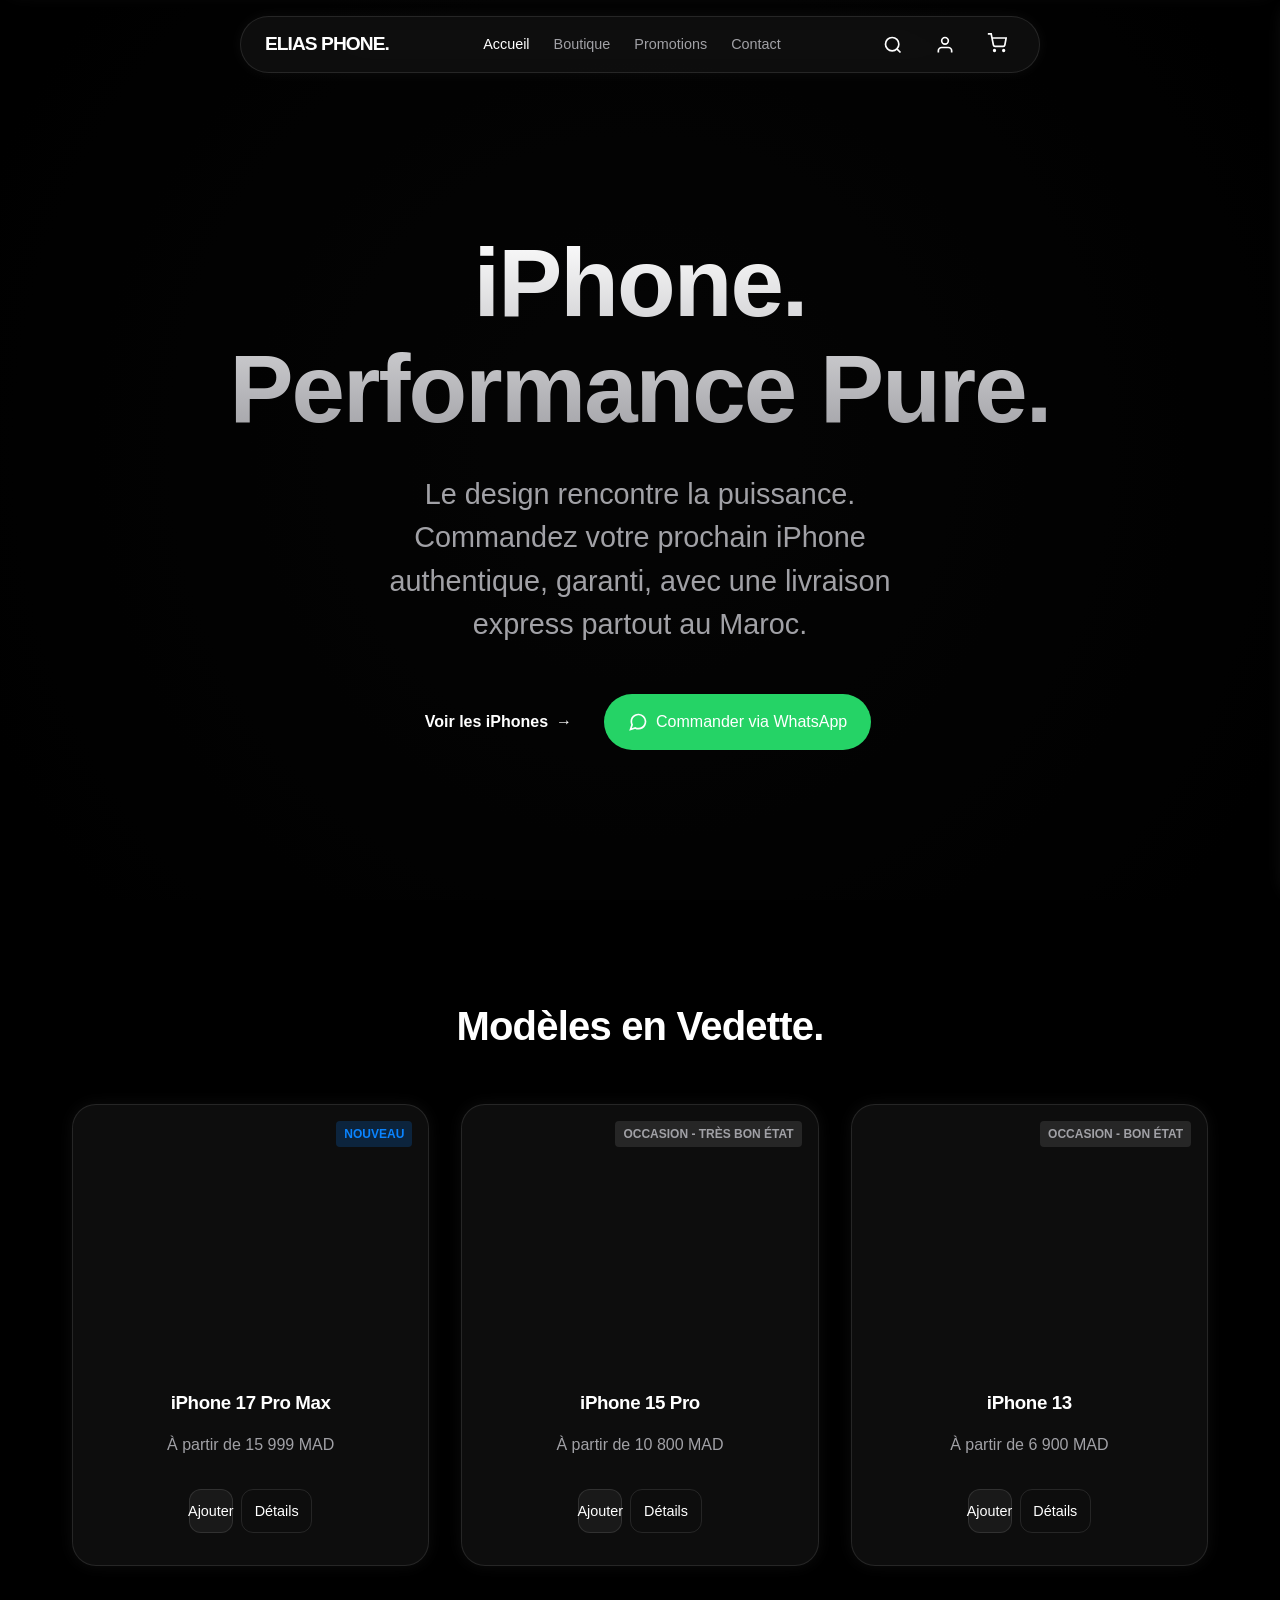
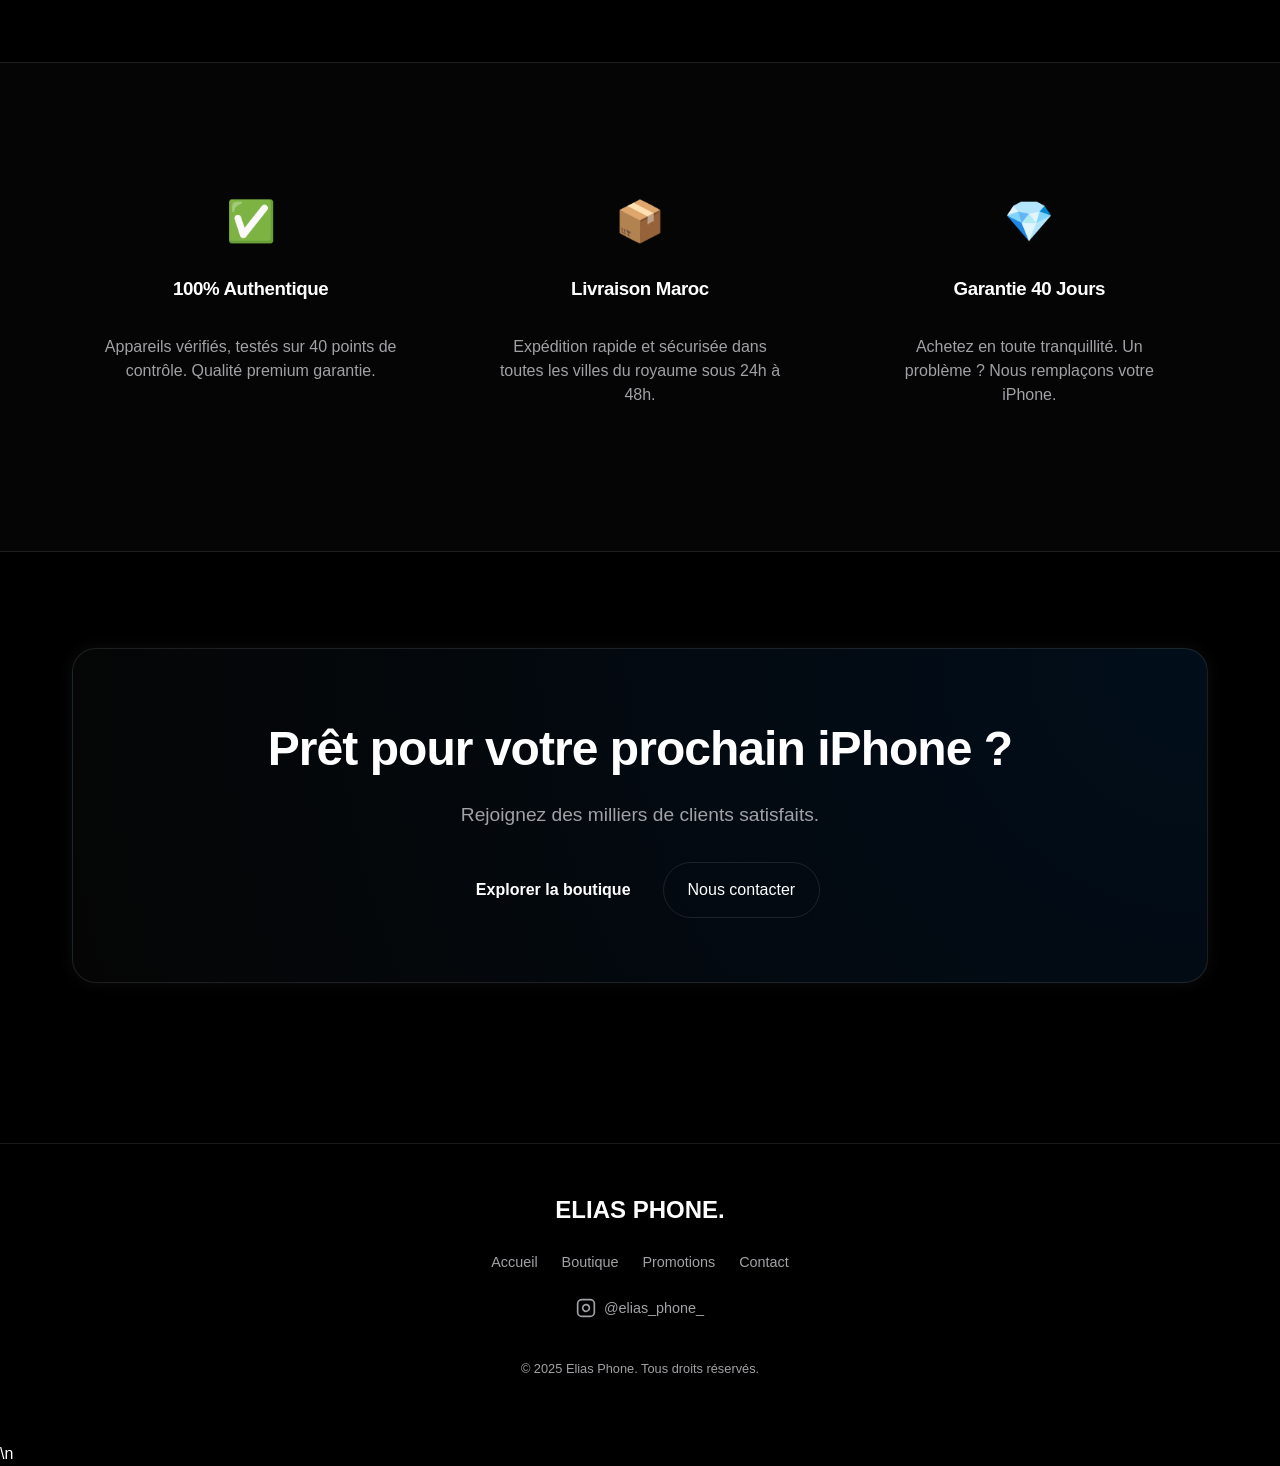
==== index.html @ 2c6f2e94 "Initial commit: Elias Phone Website UI" ====
<!DOCTYPE html>
<html lang="fr" >
<head>
    <meta charset="UTF-8">
    <meta name="viewport" content="width=device-width, initial-scale=1.0">
    <title>ELIAS PHONE | iPhone. Performance Pure.</title>
    <meta name="description" content="Découvrez les meilleurs iPhones neufs et occasions. Authentiques, garantis, livrés partout au Maroc.">
    <link rel="stylesheet" href="css/styles.css">
</head>
<body>

    <!-- Navigation -->
    <nav class="navbar glass-panel">
        <div class="logo">
            <a href="index.html" style="font-weight: 700; font-size: 1.2rem; letter-spacing: -0.05em; color: var(--text-main);">
                ELIAS PHONE.
            </a>
        </div>
        <div class="nav-links">
            <a href="index.html" class="nav-link active">Accueil</a>
            <a href="boutique.html" class="nav-link">Boutique</a>
            <a href="promotions.html" class="nav-link">Promotions</a>
            <a href="contact.html" class="nav-link">Contact</a>
        </div>
        <div class="nav-icons text-muted">
            <button id="search-btn" class="icon-btn" aria-label="Rechercher">
                <svg width="20" height="20" viewBox="0 0 24 24" fill="none" stroke="currentColor" stroke-width="2">
                    <circle cx="11" cy="11" r="8"></circle>
                    <line x1="21" y1="21" x2="16.65" y2="16.65"></line>
                </svg>
            </button>
            <button id="profile-btn" class="icon-btn profile-icon-container" aria-label="Profil">
                <svg id="profile-svg" width="20" height="20" viewBox="0 0 24 24" fill="none" stroke="currentColor" stroke-width="2">
                    <path d="M20 21v-2a4 4 0 0 0-4-4H8a4 4 0 0 0-4 4v2"></path>
                    <circle cx="12" cy="7" r="4"></circle>
                </svg>
                <div id="profile-initial" class="profile-initial" style="display: none;"></div>
            </button>
            <button id="cart-btn" class="icon-btn" aria-label="Panier">
                <div class="cart-icon-wrapper" style="position: relative;">
                    <svg width="20" height="20" viewBox="0 0 24 24" fill="none" stroke="currentColor" stroke-width="2">
                        <circle cx="9" cy="21" r="1"></circle>
                        <circle cx="20" cy="21" r="1"></circle>
                        <path d="M1 1h4l2.68 13.39a2 2 0 0 0 2 1.61h9.72a2 2 0 0 0 2-1.61L23 6H6"></path>
                    </svg>
                    <span id="cart-badge" class="badge-count" style="display: none;">0</span>
                </div>
            </button>
        </div>
    </nav>

    <header class="hero">
        <video autoplay muted loop playsinline class="hero-video">
            <source src="hero.mp4" type="video/mp4">
        </video>
        <div class="hero-overlay"></div>
        <div class="hero-content">
            <div class="container scroll-reveal">
                <h1>iPhone.<br>Performance Pure.</h1>
                <p class="hero-subtitle">Le design rencontre la puissance. Commandez votre prochain iPhone authentique, garanti, avec une livraison express partout au Maroc.</p>
                <div class="hero-actions">
                    <a href="boutique.html" class="btn btn-primary">Voir les iPhones <span aria-hidden="true">→</span></a>
                    <a href="https://wa.me/212600000000?text=Bonjour,%20je%20souhaite%20commander%20un%20iPhone..." target="_blank" rel="noopener noreferrer" class="btn btn-whatsapp">
                        <svg width="20" height="20" viewBox="0 0 24 24" fill="none" stroke="currentColor" stroke-width="2" aria-hidden="true">
                            <path d="M21 11.5a8.38 8.38 0 0 1-.9 3.8 8.5 8.5 0 0 1-7.6 4.7 8.38 8.38 0 0 1-3.8-.9L3 21l1.9-5.7a8.38 8.38 0 0 1-.9-3.8 8.5 8.5 0 0 1 4.7-7.6 8.38 8.38 0 0 1 3.8-.9h.5a8.48 8.48 0 0 1 8 8v.5z"></path>
                        </svg>
                        Commander via WhatsApp
                    </a>
                </div>
            </div>
        </div>
    </header>

    <!-- Featured Section -->
    <section id="featured">
        <div class="container">
            <h2 class="text-center scroll-reveal" style="font-size: 2.5rem; margin-bottom: 3rem;">Modèles en Vedette.</h2>
            <div class="grid-3">
                
                <!-- iPhone 17 Pro Max -->
                <article class="product-card glass-panel scroll-reveal">
                    <span class="badge badge-new">Nouveau</span>
                    <img src="https://fdn2.gsmarena.com/vv/pics/apple/apple-iphone-17-pro-max-1.jpg" alt="iPhone 17 Pro Max" class="product-image" loading="lazy" style="width:100%;height:220px;object-fit:contain;" onerror="this.src='https://via.placeholder.com/300x400?text=iPhone'">
                    
                    <h3>iPhone 17 Pro Max</h3>
                    <p class="text-muted tabular-nums">À partir de 15 999 MAD</p>
                    <div style="display: flex; gap: 0.5rem; margin-top: 1rem;">
                        <button class="btn btn-blue add-to-cart-btn" data-name="iPhone 17 Pro Max" data-price="15 999 MAD" style="flex: 1; border-radius: 12px; font-size: 0.9rem; padding: 0.8rem;">Ajouter</button>
                        <button onclick="selectProduct({
                            name: 'iPhone 17 Pro Max',
                            storage: '1TB',
                            color: 'Titane Noir',
                            price: 15999,
                            etat: 'Neuf',
                            image: 'https://fdn2.gsmarena.com/vv/pics/apple/apple-iphone-17-pro-max-1.jpg',
                            battery: 100,
                            processor: 'A18 Pro',
                            camera: '48MP Triple'
                        })" class="btn btn-outline" style="flex: 1; border-radius: 12px; font-size: 0.9rem; padding: 0.8rem; text-align: center;">Détails</button>
                    </div>
                </article>

                <!-- iPhone 15 Pro -->
                <article class="product-card glass-panel scroll-reveal" style="transition-delay: 0.1s">
                    <span class="badge badge-used">Occasion - Très bon état</span>
                    <img src="https://fdn2.gsmarena.com/vv/pics/apple/apple-iphone-15-pro-1.jpg" alt="iPhone 15 Pro" class="product-image" loading="lazy" style="width:100%;height:220px;object-fit:contain;" onerror="this.src='https://via.placeholder.com/300x400?text=iPhone'">
                    
                    <h3>iPhone 15 Pro</h3>
                    <p class="text-muted tabular-nums">À partir de 10 800 MAD</p>
                    <div style="display: flex; gap: 0.5rem; margin-top: 1rem;">
                        <button class="btn btn-blue add-to-cart-btn" data-name="iPhone 15 Pro" data-price="10 800 MAD" style="flex: 1; border-radius: 12px; font-size: 0.9rem; padding: 0.8rem;">Ajouter</button>
                        <button onclick="selectProduct({
                            name: 'iPhone 15 Pro',
                            storage: '128GB',
                            color: 'Titane Naturel',
                            price: 10800,
                            etat: 'Occasion — Très bon état',
                            image: 'https://fdn2.gsmarena.com/vv/pics/apple/apple-iphone-15-pro-1.jpg',
                            battery: 91,
                            processor: 'A17 Pro',
                            camera: '48MP Triple'
                        })" class="btn btn-outline" style="flex: 1; border-radius: 12px; font-size: 0.9rem; padding: 0.8rem; text-align: center;">Détails</button>
                    </div>
                </article>

                <!-- iPhone 13 -->
                <article class="product-card glass-panel scroll-reveal" style="transition-delay: 0.2s">
                    <span class="badge badge-used">Occasion - Bon état</span>
                    <img src="https://fdn2.gsmarena.com/vv/pics/apple/apple-iphone-13-1.jpg" alt="iPhone 13" class="product-image" loading="lazy" style="width:100%;height:220px;object-fit:contain;" onerror="this.src='https://via.placeholder.com/300x400?text=iPhone'">
                    
                    <h3>iPhone 13</h3>
                    <p class="text-muted tabular-nums">À partir de 6 900 MAD</p>
                    <div style="display: flex; gap: 0.5rem; margin-top: 1rem;">
                        <button class="btn btn-blue add-to-cart-btn" data-name="iPhone 13" data-price="6 900 MAD" style="flex: 1; border-radius: 12px; font-size: 0.9rem; padding: 0.8rem;">Ajouter</button>
                        <button onclick="selectProduct({
                            name: 'iPhone 13',
                            storage: '128GB',
                            color: 'Bleu',
                            price: 6900,
                            etat: 'Occasion — Bon état',
                            image: 'https://fdn2.gsmarena.com/vv/pics/apple/apple-iphone-13-1.jpg',
                            battery: 88,
                            processor: 'A15 Bionic',
                            camera: '12MP Double'
                        })" class="btn btn-outline" style="flex: 1; border-radius: 12px; font-size: 0.9rem; padding: 0.8rem; text-align: center;">Détails</button>
                    </div>
                </article>

            </div>
        </div>
    </section>

    <!-- Why Us -->
    <section id="pourquoi-nous" style="background: rgba(255, 255, 255, 0.02); border-top: 1px solid var(--glass-border); border-bottom: 1px solid var(--glass-border);">
        <div class="container">
            <div class="grid-3">
                <div class="feature-card scroll-reveal">
                    <div class="feature-icon" aria-hidden="true">✅</div>
                    <h3>100% Authentique</h3>
                    <p class="text-muted">Appareils vérifiés, testés sur 40 points de contrôle. Qualité premium garantie.</p>
                </div>
                <div class="feature-card scroll-reveal" style="transition-delay: 0.1s">
                    <div class="feature-icon" aria-hidden="true">📦</div>
                    <h3>Livraison Maroc</h3>
                    <p class="text-muted">Expédition rapide et sécurisée dans toutes les villes du royaume sous 24h à 48h.</p>
                </div>
                <div class="feature-card scroll-reveal" style="transition-delay: 0.2s">
                    <div class="feature-icon" aria-hidden="true">💎</div>
                    <h3>Garantie 40 Jours</h3>
                    <p class="text-muted">Achetez en toute tranquillité. Un problème ? Nous remplaçons votre iPhone.</p>
                </div>
            </div>
        </div>
    </section>

    <!-- CTA Banner -->
    <section>
        <div class="container text-center scroll-reveal">
            <div class="glass-panel" style="padding: 4rem 2rem; background: radial-gradient(circle at top right, rgba(10, 132, 255, 0.1) 0%, rgba(255,255,255,0.02) 100%);">
                <h2 style="font-size: 3rem; margin-bottom: 1rem;">Prêt pour votre prochain iPhone ?</h2>
                <p class="text-muted" style="font-size: 1.2rem; margin-bottom: 2rem;">Rejoignez des milliers de clients satisfaits.</p>
                <div style="display: flex; gap: 1rem; justify-content: center; flex-wrap: wrap;">
                    <a href="boutique.html" class="btn btn-primary">Explorer la boutique</a>
                    <a href="contact.html" class="btn btn-outline">Nous contacter</a>
                </div>
            </div>
        </div>
    </section>

    <!-- Footer -->
    <footer>
        <div class="container" style="display: flex; flex-direction: column; align-items: center; gap: 1.5rem;">
            <div style="font-weight: 700; font-size: 1.5rem; color: var(--text-main);">ELIAS PHONE.</div>
            <div class="nav-links">
                <a href="index.html" class="nav-link">Accueil</a>
                <a href="boutique.html" class="nav-link">Boutique</a>
                <a href="promotions.html" class="nav-link">Promotions</a>
                <a href="contact.html" class="nav-link">Contact</a>
            </div>
            <a href="https://instagram.com/elias_phone_" target="_blank" rel="noopener noreferrer" class="nav-link text-muted" style="display: flex; align-items: center; gap: 0.5rem;">
                <!-- Instagram Icon -->
                <svg width="20" height="20" viewBox="0 0 24 24" fill="none" stroke="currentColor" stroke-width="2" aria-hidden="true">
                    <rect x="2" y="2" width="20" height="20" rx="5" ry="5"></rect>
                    <path d="M16 11.37A4 4 0 1 1 12.63 8 4 4 0 0 1 16 11.37z"></path>
                    <line x1="17.5" y1="6.5" x2="17.51" y2="6.5"></line>
                </svg>
                @elias_phone_
            </a>
            <p style="font-size: 0.8rem; margin-top: 1rem;">&copy; 2025 Elias Phone. Tous droits réservés.</p>
        </div>
    </footer>

    <script src="js/main.js"></script>

    <!-- Overlays -->
    <!-- Search Overlay -->
    <div id="search-overlay" class="search-overlay glass-panel">
        <div class="search-container">
            <input type="text" id="search-input" placeholder="Rechercher un iPhone..." autocomplete="off">
            <button id="close-search" class="icon-btn">✕</button>
        </div>
    </div>

    <!-- Cart Drawer -->
    <div id="cart-backdrop" class="modal-backdrop"></div>
    <div id="cart-drawer" class="cart-drawer glass-panel">
        <div class="cart-header">
            <h3>Votre Panier</h3>
            <button id="close-cart" class="icon-btn">✕</button>
        </div>
        <div id="cart-items" class="cart-items">
            <!-- Items injected by JS -->
        </div>
        <div class="cart-footer">
            <div class="cart-total">
                <span>Total:</span>
                <span id="cart-total-price" class="tabular-nums">0 MAD</span>
            </div>
            <button id="checkout-btn" class="btn btn-primary" style="width: 100%;">Passer la commande</button>
        </div>
    </div>
    
    <!-- Profile/Auth Modal -->
    <div id="profile-backdrop" class="modal-backdrop"></div>
    <div id="profile-modal" class="profile-modal glass-panel">
        <button id="close-profile" class="icon-btn close-modal">✕</button>
        <div class="modal-tabs">
            <button class="tab-btn active" data-tab="login">Connexion</button>
            <button class="tab-btn" data-tab="register">Inscription</button>
        </div>
        
        <!-- Login Form -->
        <form id="login-form" class="auth-form active">
            <div class="form-group">
                <label for="login-email">Email</label>
                <input type="email" id="login-email" required>
            </div>
            <div class="form-group">
                <label for="login-pass">Mot de passe</label>
                <input type="password" id="login-pass" required>
            </div>
            <button type="submit" class="btn btn-primary" style="width: 100%;">Se connecter</button>
        </form>
        
        <!-- Register Form -->
        <form id="register-form" class="auth-form" style="display: none;">
            <div class="form-group">
                <label for="reg-name">Nom complet</label>
                <input type="text" id="reg-name" required>
            </div>
            <div class="form-group">
                <label for="reg-email">Email</label>
                <input type="email" id="reg-email" required>
            </div>
            <div class="form-group">
                <label for="reg-pass">Mot de passe</label>
                <input type="password" id="reg-pass" required>
            </div>
            <button type="submit" class="btn btn-primary" style="width: 100%;">Créer un compte</button>
        </form>

        <div id="logged-in-view" style="display: none; text-align: center; padding: 2rem 0;">
            <div id="user-avatar-large" style="width: 60px; height: 60px; border-radius: 50%; background: #007aff; color: white; display: flex; align-items: center; justify-content: center; font-size: 2rem; font-weight: bold; margin: 0 auto 1rem;">M</div>
            <h3 id="user-greeting" style="margin-bottom: 2rem;">Bonjour!</h3>
            <button id="logout-btn" class="btn btn-outline" style="width: 100%; border-color: #ff3b30; color: #ff3b30;">Déconnexion</button>
        </div>
    </div>
\n</body>
</html>
---- css/styles.css ----
:root {
  color-scheme: dark;
  --bg-color: #000000;
  --bg-color-alt: #0a0a0a;
  --text-main: #ffffff;
  --text-muted: #a1a1a6;
  --accent-silver: #f5f5f7;
  --accent-blue: #0A84FF;
  --accent-gold: #ceb37f;
  --glass-bg: rgba(255, 255, 255, 0.05);
  --glass-border: rgba(255, 255, 255, 0.1);
  --glass-blur: blur(20px);
  --shadow-glow: 0 0 15px rgba(255, 255, 255, 0.05);
  
  --font-family: -apple-system, BlinkMacSystemFont, "SF Pro Display", "Segoe UI", Roboto, Helvetica, Arial, sans-serif;
}

*, *::before, *::after {
  box-sizing: border-box;
}

body {
  margin: 0;
  padding: 0;
  background-color: var(--bg-color);
  color: var(--text-main);
  font-family: var(--font-family);
  -webkit-font-smoothing: antialiased;
  -moz-osx-font-smoothing: grayscale;
  line-height: 1.5;
  overflow-x: hidden;
}

/* Typography Tools */
h1, h2, h3, h4, h5, h6 {
  margin: 0 0 1rem;
  font-weight: 600;
  letter-spacing: -0.02em;
  text-wrap: balance;
}

p {
  margin: 0 0 1rem;
}

.tabular-nums {
  font-variant-numeric: tabular-nums;
}

.text-muted {
  color: var(--text-muted);
}

.text-center {
  text-align: center;
}

/* Links & Buttons */
a {
  color: inherit;
  text-decoration: none;
  transition: opacity 0.2s ease, transform 0.2s ease;
}

button {
  font-family: inherit;
  cursor: pointer;
  border: none;
  background: none;
}

:focus-visible {
  outline: 2px solid var(--accent-blue);
  outline-offset: 2px;
  border-radius: 4px;
}

/* Avoid generic transition all */
.btn {
  display: inline-flex;
  align-items: center;
  justify-content: center;
  padding: 0.8rem 1.5rem;
  border-radius: 999px;
  font-weight: 500;
  font-size: 1rem;
  transition: transform 0.2s ease, opacity 0.2s ease, background-color 0.2s ease, box-shadow 0.2s ease;
  touch-action: manipulation;
  gap: 0.5rem;
}

.btn-primary {
  background-color: var(--accent-silver);
  color: #000;
}
.btn-primary:hover {
  transform: scale(1.02);
  opacity: 0.9;
}

.btn-outline {
  background-color: transparent;
  border: 1px solid var(--glass-border);
  color: var(--text-main);
}
.btn-outline:hover {
  background-color: var(--glass-bg);
}

.btn-blue {
  background-color: var(--accent-blue);
  color: #fff;
}
.btn-blue:hover {
  transform: scale(1.02);
  opacity: 0.9;
}

.btn-whatsapp {
  background-color: #25D366;
  color: #fff;
}
.btn-whatsapp:hover {
  transform: scale(1.02);
  opacity: 0.9;
  box-shadow: 0 0 15px rgba(37, 211, 102, 0.4);
}

/* Glass UI */
.glass-panel {
  background: var(--glass-bg);
  backdrop-filter: var(--glass-blur);
  -webkit-backdrop-filter: var(--glass-blur);
  border: 1px solid var(--glass-border);
  border-radius: 24px;
  box-shadow: var(--shadow-glow);
}

/* Navigation */
.navbar {
  position: fixed;
  top: 1rem;
  left: 50%;
  transform: translateX(-50%);
  z-index: 1000;
  display: flex;
  align-items: center;
  justify-content: space-between;
  padding: 0.5rem 1.5rem;
  width: 90%;
  max-width: 800px;
  border-radius: 999px;
}

.nav-links {
  display: flex;
  gap: 1.5rem;
}
.nav-link {
  font-size: 0.9rem;
  font-weight: 500;
  color: var(--text-muted);
}
.nav-link:hover, .nav-link.active {
  color: var(--text-main);
}
.nav-icons {
  display: flex;
  gap: 1rem;
}

/* Layout Utilities */
.container {
  width: 100%;
  max-width: 1200px;
  margin: 0 auto;
  padding: 0 2rem;
}

section {
  padding: 6rem 0;
}

/* Grid Layouts */
.grid-3 {
  display: grid;
  grid-template-columns: repeat(3, 1fr);
  gap: 2rem;
}

@media (max-width: 900px) {
  .grid-3 {
    grid-template-columns: repeat(2, 1fr);
  }
}
@media (max-width: 600px) {
  .grid-3 {
    grid-template-columns: 1fr;
  }
  .navbar {
    width: 95%;
    padding: 0.5rem 1rem;
  }
  .nav-links {
    display: none; /* simple mobile handling for now */
  }
}

/* Hero Section */
.hero {
  min-height: 100vh;
  display: flex;
  align-items: center;
  justify-content: center;
  text-align: center;
  padding-top: 5rem; /* space for navbar */
  background: radial-gradient(circle at center, var(--bg-color-alt) 0%, var(--bg-color) 100%);
}

.hero h1 {
  font-size: clamp(3rem, 8vw, 6rem);
  line-height: 1.1;
  background: linear-gradient(180deg, #fff 0%, #a1a1a6 100%);
  -webkit-background-clip: text;
  background-clip: text;
  -webkit-text-fill-color: transparent;
  margin-bottom: 2rem;
}
.hero-subtitle {
  font-size: clamp(1.2rem, 3vw, 1.8rem);
  color: var(--text-muted);
  max-width: 600px;
  margin: 0 auto 3rem;
}
.hero-actions {
  display: flex;
  gap: 1rem;
  justify-content: center;
  flex-wrap: wrap;
}

/* Product Cards */
.product-card {
  padding: 2rem;
  display: flex;
  flex-direction: column;
  align-items: center;
  text-align: center;
  transition: transform 0.3s ease;
  position: relative;
  overflow: hidden;
}
.product-card:hover {
  transform: translateY(-5px);
}
.product-image {
  width: 100%;
  max-width: 180px;
  max-height: 300px;
  background: transparent;
  object-fit: contain;
  margin-bottom: 2rem;
}
.badge {
  position: absolute;
  top: 1rem;
  right: 1rem;
  font-size: 0.75rem;
  font-weight: 600;
  padding: 0.25rem 0.5rem;
  border-radius: 4px;
  text-transform: uppercase;
}
.badge-new {
  background: rgba(10, 132, 255, 0.2);
  color: var(--accent-blue);
}
.badge-used {
  background: rgba(255, 255, 255, 0.1);
  color: var(--text-muted);
}
.badge-promo {
  background: rgba(255, 59, 48, 0.2);
  color: #ff3b30;
}
.product-price {
  font-size: 1.25rem;
  font-weight: 600;
  margin: 1rem 0;
}
.price-promo {
  display: flex;
  gap: 0.5rem;
  align-items: center;
  justify-content: center;
}
.price-old {
  text-decoration: line-through;
  color: var(--text-muted);
  font-size: 1rem;
}
.price-savings {
  color: #ff3b30;
  font-size: 0.85rem;
  font-weight: 500;
}

.product-card-actions {
  display: flex;
  gap: 0.5rem;
  width: 100%;
  margin-top: auto;
}

.product-card-actions .btn {
  flex: 1;
  padding: 0.6rem 1rem;
  font-size: 0.9rem;
}

.add-to-cart-btn {
  width: 44px;
  height: 44px;
  display: flex;
  align-items: center;
  justify-content: center;
  border-radius: 50%;
  background: var(--glass-bg);
  border: 1px solid var(--glass-border);
  color: var(--text-main);
  transition: all 0.2s ease;
  flex: none !important; /* Overwrite flex: 1 if it's a btn class */
}

.add-to-cart-btn:hover {
  background: var(--accent-blue);
  border-color: var(--accent-blue);
  transform: scale(1.1);
}

/* Why Us Section */
.feature-card {
  padding: 2rem;
  display: flex;
  flex-direction: column;
  align-items: center;
  text-align: center;
  gap: 1rem;
}
.feature-icon {
  font-size: 2.5rem;
  margin-bottom: 0.5rem;
}

/* Footer */
footer {
  border-top: 1px solid var(--glass-border);
  padding: 3rem 0;
  margin-top: 4rem;
  text-align: center;
  color: var(--text-muted);
}

/* Filter Bar */
.filter-bar {
  margin-bottom: 3rem;
  padding: 1.5rem;
  display: flex;
  flex-direction: column;
  gap: 1.5rem;
}
.filter-group {
  display: flex;
  align-items: center;
  gap: 1rem;
  flex-wrap: wrap;
  border: none;
  padding: 0;
  margin: 0;
}
.filter-label {
  font-size: 0.85rem;
  font-weight: 600;
  color: var(--text-muted);
  text-transform: uppercase;
  min-width: 100px;
}
.filter-pill {
  position: relative;
  cursor: pointer;
}
.filter-pill input {
  position: absolute;
  opacity: 0;
  width: 100%;
  height: 100%;
  cursor: pointer;
}
.filter-pill-text {
  display: inline-block;
  padding: 0.5rem 1rem;
  border-radius: 999px;
  background: rgba(255,255,255,0.05);
  font-size: 0.9rem;
  transition: background-color 0.2s ease, color 0.2s ease;
}
.filter-pill input:checked ~ .filter-pill-text {
  background: var(--text-main);
  color: var(--bg-color);
  font-weight: 500;
}
.filter-pill input:focus-visible ~ .filter-pill-text {
  outline: 2px solid var(--accent-blue);
  outline-offset: 2px;
}

/* Forms */
.form-group {
  margin-bottom: 1.5rem;
  position: relative;
  display: flex;
  flex-direction: column;
}
.form-group-within:focus-within label {
  color: var(--accent-blue);
}
label {
  font-size: 0.9rem;
  font-weight: 500;
  margin-bottom: 0.5rem;
  color: var(--text-muted);
  transition: color 0.2s ease;
}
input[type="text"],
input[type="tel"],
select,
textarea {
  width: 100%;
  padding: 1rem;
  background: rgba(255, 255, 255, 0.03);
  border: 1px solid var(--glass-border);
  border-radius: 12px;
  color: var(--text-main);
  font-family: inherit;
  font-size: 1rem;
  transition: border-color 0.2s ease, background-color 0.2s ease;
}
input:focus-visible,
select:focus-visible,
textarea:focus-visible {
  outline: none;
  border-color: var(--accent-blue);
  background: rgba(255, 255, 255, 0.06);
}
.error-msg {
  color: #ff3b30;
  font-size: 0.8rem;
  margin-top: 0.5rem;
  display: none;
}
input:invalid:not(:placeholder-shown) {
  border-color: #ff3b30;
}
input:invalid:not(:placeholder-shown) ~ .error-msg {
  display: block;
}

/* Animations */
.scroll-reveal {
  opacity: 0;
  transform: translateY(20px);
  transition: opacity 0.8s ease, transform 0.8s ease;
}
.scroll-reveal.visible {
  opacity: 1;
  transform: translateY(0);
}
@media (prefers-reduced-motion: reduce) {
  .scroll-reveal {
    transition: none;
    opacity: 1;
    transform: none;
  }
}

/* Countdowns */
.countdown-box {
  position: absolute;
  top: 1rem;
  right: 1.5rem;
  display: flex;
  flex-direction: column;
  align-items: flex-end;
}
.countdown-label {
  font-size: 0.7rem;
  text-transform: uppercase;
  font-weight: 600;
  color: var(--accent-gold);
  letter-spacing: 1px;
}
.countdown-timer {
  font-size: 1.5rem;
  font-weight: 700;
  color: var(--text-main);
}

/* 
===============================================
   NEW FEATURE STYLES: SEARCH, CART, PROFILE
===============================================
*/

.icon-btn {
    background: transparent;
    border: none;
    color: var(--text-main);
    cursor: pointer;
    padding: 0.5rem;
    display: flex;
    align-items: center;
    justify-content: center;
    border-radius: 50%;
    transition: background 0.2s, transform 0.2s;
}
.icon-btn:hover {
    background: rgba(255, 255, 255, 0.1);
    transform: scale(1.05);
}

.profile-icon-container {
    position: relative;
}
.profile-initial {
    width: 20px;
    height: 20px;
    background-color: #0A84FF;
    color: white;
    border-radius: 50%;
    font-size: 0.75rem;
    font-weight: bold;
    display: flex;
    align-items: center;
    justify-content: center;
}

.badge-count {
    position: absolute;
    top: -5px;
    right: -8px;
    background-color: #FF453A;
    color: white;
    font-size: 0.7rem;
    font-weight: bold;
    padding: 2px 6px;
    border-radius: 10px;
    min-width: 18px;
    text-align: center;
}

/* SEARCH OVERLAY */
.search-overlay {
    position: fixed;
    top: -100px;
    left: 0;
    width: 100%;
    padding: 1.5rem 0;
    z-index: 99;
    display: flex;
    justify-content: center;
    transition: top 0.4s cubic-bezier(0.16, 1, 0.3, 1);
    backdrop-filter: blur(20px);
    background: rgba(10, 10, 10, 0.8);
    border-bottom: 1px solid rgba(255,255,255,0.1);
}
.search-overlay.active {
    top: var(--nav-height, 70px);
}
.search-container {
    display: flex;
    align-items: center;
    width: 90%;
    max-width: 600px;
    gap: 1rem;
}
#search-input {
    flex: 1;
    background: rgba(255,255,255,0.1);
    border: 1px solid rgba(255,255,255,0.2);
    border-radius: 20px;
    padding: 0.8rem 1.5rem;
    color: var(--text-main);
    font-size: 1rem;
    outline: none;
    transition: border-color 0.3s;
}
#search-input:focus {
    border-color: rgba(255,255,255,0.5);
}

/* MODAL BACKDROP */
.modal-backdrop {
    position: fixed;
    top: 0;
    left: 0;
    width: 100vw;
    height: 100vh;
    background: rgba(0,0,0,0.5);
    backdrop-filter: blur(5px);
    z-index: 100;
    opacity: 0;
    visibility: hidden;
    transition: opacity 0.3s, visibility 0.3s;
}
.modal-backdrop.active {
    opacity: 1;
    visibility: visible;
}

/* CART DRAWER */
.cart-drawer {
    position: fixed;
    top: 0;
    right: -400px;
    width: 100%;
    max-width: 400px;
    height: 100vh;
    z-index: 101;
    background: rgba(20, 20, 20, 0.9);
    backdrop-filter: blur(30px);
    border-left: 1px solid rgba(255,255,255,0.1);
    display: flex;
    flex-direction: column;
    transition: right 0.4s cubic-bezier(0.16, 1, 0.3, 1);
}
.cart-drawer.active {
    right: 0;
}
.cart-header {
    padding: 1.5rem;
    display: flex;
    justify-content: space-between;
    align-items: center;
    border-bottom: 1px solid rgba(255,255,255,0.1);
}
.cart-items {
    flex: 1;
    overflow-y: auto;
    padding: 1.5rem;
    display: flex;
    flex-direction: column;
    gap: 1rem;
}
.cart-item {
    display: flex;
    justify-content: space-between;
    align-items: center;
    background: rgba(255,255,255,0.05);
    padding: 1rem;
    border-radius: 12px;
}
.cart-item-info h4 {
    margin: 0;
    font-size: 1rem;
}
.cart-item-price {
    color: var(--text-muted);
    font-size: 0.9rem;
    margin-top: 0.3rem;
}
.cart-item-remove {
    background: none;
    border: none;
    color: #FF453A;
    font-size: 1.2rem;
    cursor: pointer;
}
.cart-footer {
    padding: 1.5rem;
    border-top: 1px solid rgba(255,255,255,0.1);
    display: flex;
    flex-direction: column;
    gap: 1rem;
}
.cart-total {
    display: flex;
    justify-content: space-between;
    font-size: 1.2rem;
    font-weight: 600;
}
.btn-primary {
    background: var(--apple-blue);
    color: white;
    padding: 1rem;
    border: none;
    border-radius: 12px;
    font-size: 1rem;
    font-weight: 600;
    cursor: pointer;
    transition: background 0.3s, transform 0.2s;
    text-align: center;
}
.btn-primary:hover {
    background: #0071E3;
    transform: scale(1.02);
}

/* PROFILE MODAL */
.profile-modal {
    position: fixed;
    top: 50%;
    left: 50%;
    transform: translate(-50%, -40%);
    width: 90%;
    max-width: 400px;
    z-index: 101;
    background: rgba(20, 20, 20, 0.9);
    backdrop-filter: blur(30px);
    border: 1px solid rgba(255,255,255,0.1);
    border-radius: 20px;
    padding: 2rem;
    opacity: 0;
    visibility: hidden;
    transition: transform 0.4s, opacity 0.4s, visibility 0.4s;
}
.profile-modal.active {
    transform: translate(-50%, -50%);
    opacity: 1;
    visibility: visible;
}
.close-modal {
    position: absolute;
    top: 1rem;
    right: 1rem;
}
.modal-tabs {
    display: flex;
    margin-bottom: 1.5rem;
    border-bottom: 1px solid rgba(255,255,255,0.1);
}
.tab-btn {
    flex: 1;
    background: transparent;
    border: none;
    color: var(--text-muted);
    padding: 0.8rem;
    font-size: 1rem;
    cursor: pointer;
    transition: color 0.3s;
    border-bottom: 2px solid transparent;
}
.tab-btn.active {
    color: var(--text-main);
    border-bottom: 2px solid var(--text-main);
}
.form-group {
    margin-bottom: 1.5rem;
    text-align: left;
}
.form-group label {
    display: block;
    margin-bottom: 0.5rem;
    color: var(--text-muted);
    font-size: 0.9rem;
}
.form-group input {
    width: 100%;
    background: rgba(255,255,255,0.05);
    border: 1px solid rgba(255,255,255,0.1);
    border-radius: 8px;
    padding: 0.8rem;
    color: white;
    font-family: inherit;
    box-sizing: border-box;
}
.form-group input:focus {
    outline: none;
    border-color: rgba(255,255,255,0.3);
}
.btn-block {
    width: 100%;
    margin-top: 1rem;
}
.user-greeting {
    margin-bottom: 1.5rem;
    font-size: 1.2rem;
    font-weight: 600;
}
.user-avatar-large {
    width: 80px;
    height: 80px;
    background-color: #0A84FF;
    color: white;
    border-radius: 50%;
    font-size: 2.5rem;
    font-weight: bold;
    display: flex;
    align-items: center;
    justify-content: center;
    margin: 0 auto 1.5rem auto;
}

/* 
===============================================
   DYNAMIC PRODUCT DETAIL PAGE STYLES
===============================================
*/

.product-detail-section {
    padding-top: 10rem;
    min-height: 100vh;
}

.product-detail-grid {
    display: grid;
    grid-template-columns: 1fr 1fr;
    gap: 4rem;
    align-items: start;
}

.product-gallery {
    position: sticky;
    top: 10rem;
}

.main-image-container {
    background: radial-gradient(circle at center, rgba(255,255,255,0.05) 0%, transparent 70%);
    border-radius: 32px;
    padding: 3rem;
    display: flex;
    align-items: center;
    justify-content: center;
    min-height: 500px;
}

.main-image-container img {
    max-width: 100%;
    max-height: 450px;
    object-fit: contain;
    filter: drop-shadow(0 20px 50px rgba(0,0,0,0.5));
}

.product-info-header h1 {
    font-size: 3.5rem;
    margin-bottom: 0.5rem;
}

.product-info-price {
    font-size: 2rem;
    font-weight: 700;
    color: var(--text-main);
    margin-bottom: 2rem;
}

.product-description {
    font-size: 1.1rem;
    line-height: 1.6;
    color: var(--text-muted);
    margin-bottom: 2.5rem;
}

.specs-grid {
    display: grid;
    grid-template-columns: 1fr 1fr;
    gap: 1.5rem;
    margin-bottom: 3rem;
}

.spec-item {
    background: var(--glass-bg);
    border: 1px solid var(--glass-border);
    padding: 1.2rem;
    border-radius: 16px;
}

.spec-label {
    display: block;
    font-size: 0.75rem;
    text-transform: uppercase;
    color: var(--text-muted);
    margin-bottom: 0.3rem;
    font-weight: 600;
    letter-spacing: 0.05em;
}

.spec-value {
    font-size: 1rem;
    font-weight: 500;
}

.detail-actions {
    display: flex;
    gap: 1rem;
    flex-wrap: wrap;
}

.detail-actions .btn {
    flex: 1;
    min-width: 200px;
    padding: 1.2rem;
}

@media (max-width: 900px) {
    .product-detail-grid {
        grid-template-columns: 1fr;
        gap: 2rem;
    }
    .product-gallery {
        position: static;
    }
    .main-image-container {
        min-height: 350px;
        padding: 2rem;
    }
    .product-info-header h1 {
        font-size: 2.5rem;
    }
}

/* --- Hero Video Background --- */
.hero {
  position: relative;
  width: 100%;
  height: 100vh;
  overflow: hidden;
}
.hero-video {
  position: absolute;
  top: 50%;
  left: 50%;
  transform: translate(-50%, -50%);
  min-width: 100%;
  min-height: 100%;
  object-fit: cover;
  z-index: 0;
}
.hero-overlay {
  position: absolute;
  inset: 0;
  background: rgba(0, 0, 0, 0.55);
  z-index: 1;
}
.hero-content {
  position: relative;
  z-index: 2;
}
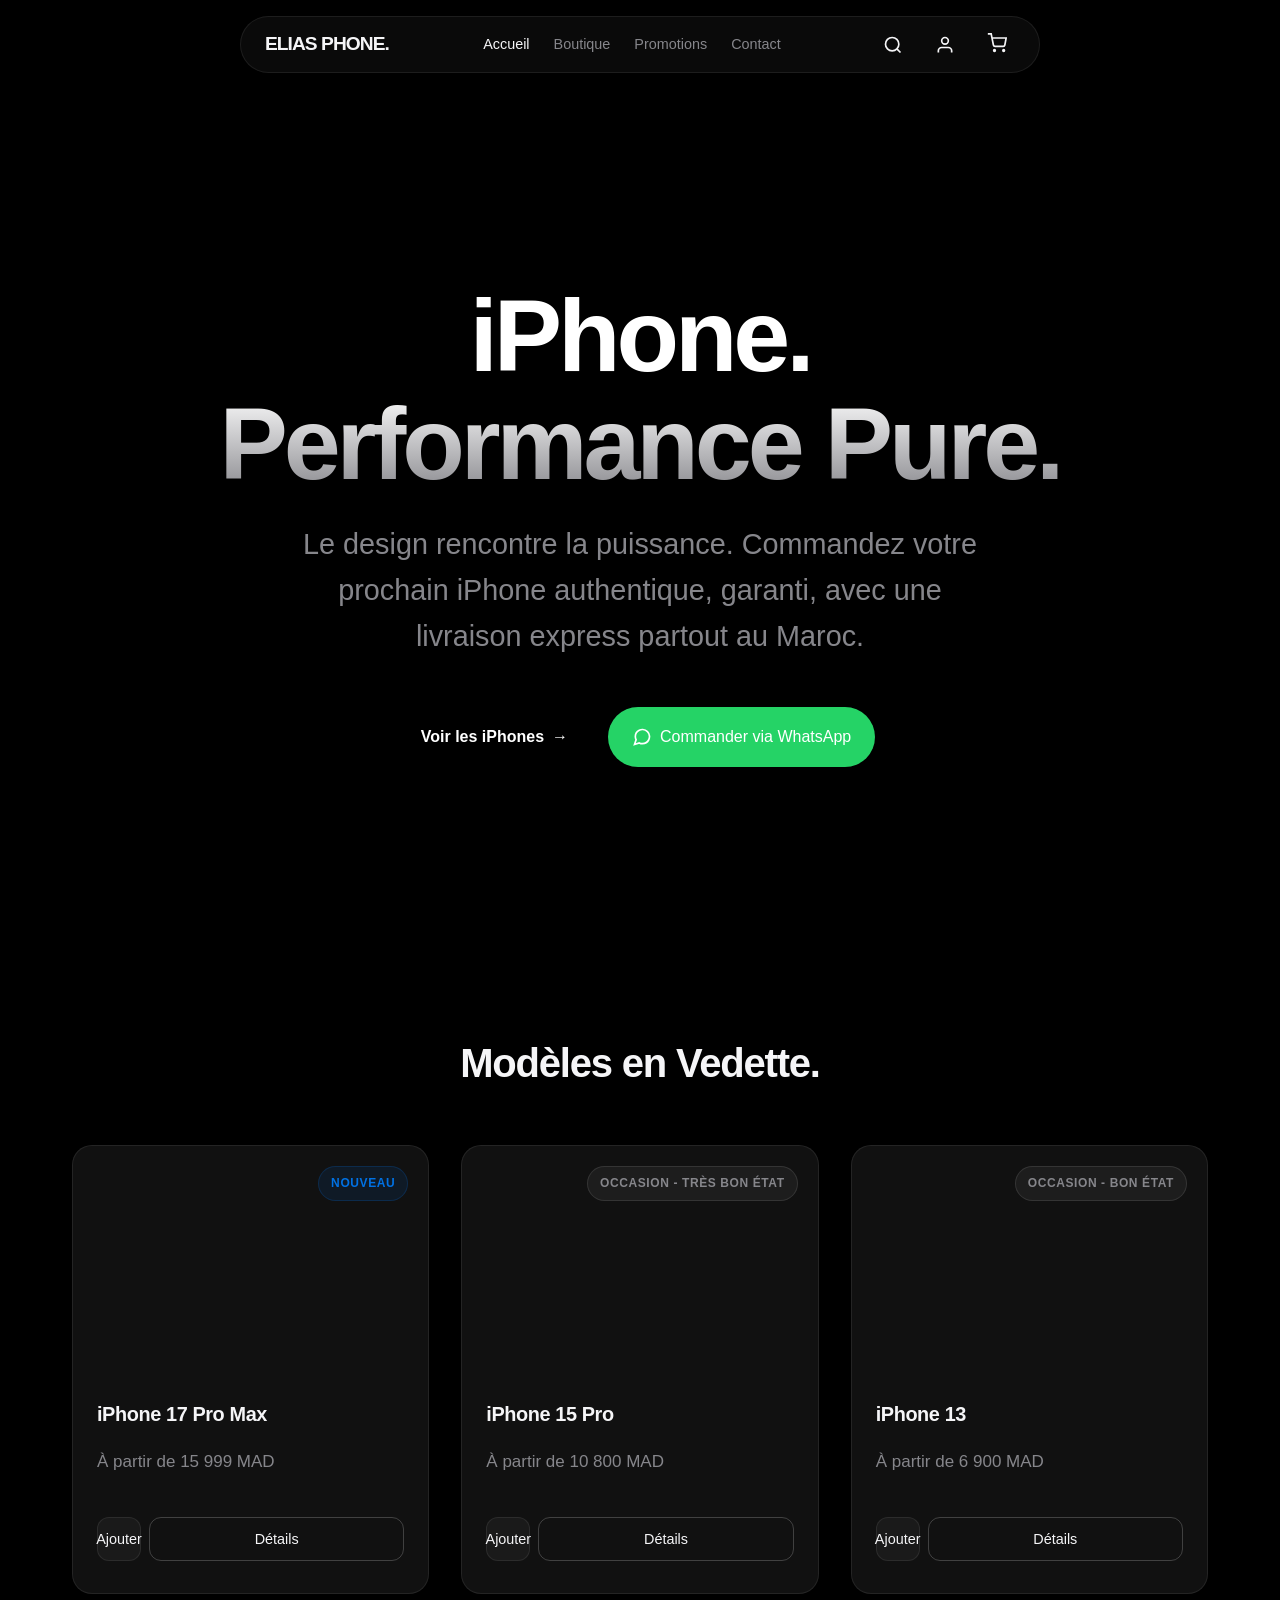
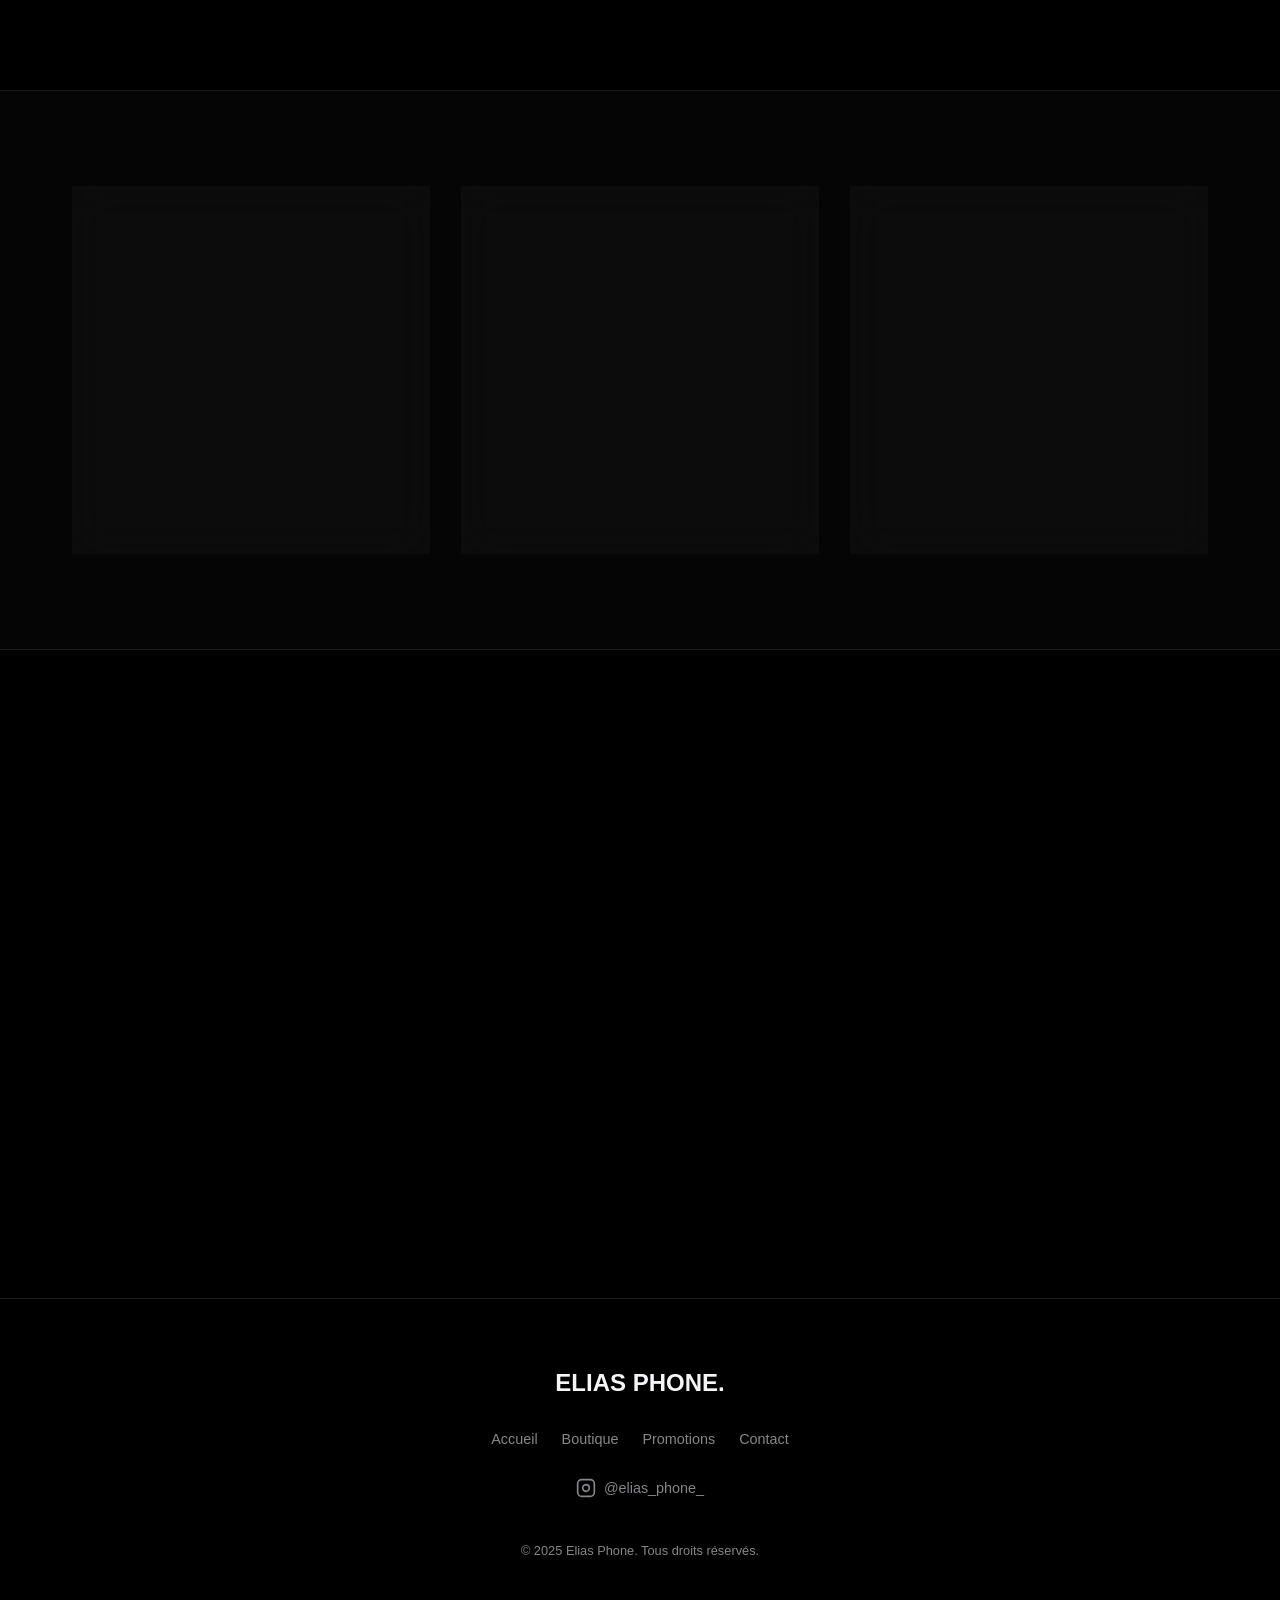
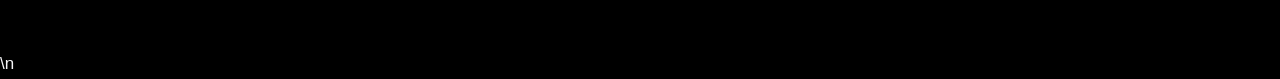
==== commit 6d79ed11: "Ultra-premium Apple redign: Finalized button shapes and feature icons" ====
--- a/index.html
+++ b/index.html
@@ -155,17 +155,33 @@
         <div class="container">
             <div class="grid-3">
                 <div class="feature-card scroll-reveal">
-                    <div class="feature-icon" aria-hidden="true">✅</div>
+                    <div class="feature-icon" aria-hidden="true">
+                        <svg width="32" height="32" viewBox="0 0 24 24" fill="none" stroke="var(--accent-blue)" stroke-width="2" stroke-linecap="round" stroke-linejoin="round">
+                            <path d="M22 11.08V12a10 10 0 1 1-5.93-9.14"></path>
+                            <polyline points="22 4 12 14.01 9 11.01"></polyline>
+                        </svg>
+                    </div>
                     <h3>100% Authentique</h3>
                     <p class="text-muted">Appareils vérifiés, testés sur 40 points de contrôle. Qualité premium garantie.</p>
                 </div>
                 <div class="feature-card scroll-reveal" style="transition-delay: 0.1s">
-                    <div class="feature-icon" aria-hidden="true">📦</div>
+                    <div class="feature-icon" aria-hidden="true">
+                        <svg width="32" height="32" viewBox="0 0 24 24" fill="none" stroke="var(--accent-gold)" stroke-width="2" stroke-linecap="round" stroke-linejoin="round">
+                            <rect x="1" y="3" width="15" height="13"></rect>
+                            <polyline points="16 8 20 8 23 11 23 16 16 16 16 8"></polyline>
+                            <circle cx="5.5" cy="18.5" r="2.5"></circle>
+                            <circle cx="18.5" cy="18.5" r="2.5"></circle>
+                        </svg>
+                    </div>
                     <h3>Livraison Maroc</h3>
                     <p class="text-muted">Expédition rapide et sécurisée dans toutes les villes du royaume sous 24h à 48h.</p>
                 </div>
                 <div class="feature-card scroll-reveal" style="transition-delay: 0.2s">
-                    <div class="feature-icon" aria-hidden="true">💎</div>
+                    <div class="feature-icon" aria-hidden="true">
+                        <svg width="32" height="32" viewBox="0 0 24 24" fill="none" stroke="#ff3b30" stroke-width="2" stroke-linecap="round" stroke-linejoin="round">
+                            <path d="M12 22s8-4 8-10V5l-8-3-8 3v7c0 6 8 10 8 10z"></path>
+                        </svg>
+                    </div>
                     <h3>Garantie 40 Jours</h3>
                     <p class="text-muted">Achetez en toute tranquillité. Un problème ? Nous remplaçons votre iPhone.</p>
                 </div>
@@ -176,7 +192,7 @@
     <!-- CTA Banner -->
     <section>
         <div class="container text-center scroll-reveal">
-            <div class="glass-panel" style="padding: 4rem 2rem; background: radial-gradient(circle at top right, rgba(10, 132, 255, 0.1) 0%, rgba(255,255,255,0.02) 100%);">
+            <div class="glass-panel cta-banner-gradient" style="padding: 4rem 2rem;">
                 <h2 style="font-size: 3rem; margin-bottom: 1rem;">Prêt pour votre prochain iPhone ?</h2>
                 <p class="text-muted" style="font-size: 1.2rem; margin-bottom: 2rem;">Rejoignez des milliers de clients satisfaits.</p>
                 <div style="display: flex; gap: 1rem; justify-content: center; flex-wrap: wrap;">
--- a/css/styles.css
+++ b/css/styles.css
@@ -1,17 +1,14 @@
 :root {
   color-scheme: dark;
   --bg-color: #000000;
-  --bg-color-alt: #0a0a0a;
-  --text-main: #ffffff;
-  --text-muted: #a1a1a6;
-  --accent-silver: #f5f5f7;
-  --accent-blue: #0A84FF;
-  --accent-gold: #ceb37f;
-  --glass-bg: rgba(255, 255, 255, 0.05);
-  --glass-border: rgba(255, 255, 255, 0.1);
+  --text-main: #f5f5f7;
+  --text-muted: #86868b;
+  --accent-blue: #0071e3;
+  --accent-gold: #f5a623;
+  --glass-bg: rgba(255, 255, 255, 0.04);
+  --glass-border: rgba(255, 255, 255, 0.08);
   --glass-blur: blur(20px);
-  --shadow-glow: 0 0 15px rgba(255, 255, 255, 0.05);
-  
+  --card-bg: #111111;
   --font-family: -apple-system, BlinkMacSystemFont, "SF Pro Display", "Segoe UI", Roboto, Helvetica, Arial, sans-serif;
 }
 
@@ -27,12 +24,29 @@
   font-family: var(--font-family);
   -webkit-font-smoothing: antialiased;
   -moz-osx-font-smoothing: grayscale;
-  line-height: 1.5;
+  line-height: 1.7;
+  font-size: 17px;
   overflow-x: hidden;
 }
 
 /* Typography Tools */
-h1, h2, h3, h4, h5, h6 {
+h1 {
+  font-size: clamp(64px, 8vw, 120px);
+  font-weight: 700;
+  letter-spacing: -0.04em;
+  margin-bottom: 1.5rem;
+  text-wrap: balance;
+}
+
+h2 {
+  font-size: clamp(40px, 5vw, 72px);
+  font-weight: 600;
+  letter-spacing: -0.03em;
+  margin-bottom: 2rem;
+  text-wrap: balance;
+}
+
+h3, h4, h5, h6 {
   margin: 0 0 1rem;
   font-weight: 600;
   letter-spacing: -0.02em;
@@ -40,7 +54,7 @@
 }
 
 p {
-  margin: 0 0 1rem;
+  margin: 0 0 1.5rem;
 }
 
 .tabular-nums {
@@ -59,7 +73,7 @@
 a {
   color: inherit;
   text-decoration: none;
-  transition: opacity 0.2s ease, transform 0.2s ease;
+  transition: all 0.3s cubic-bezier(0.4, 0, 0.2, 1);
 }
 
 button {
@@ -75,55 +89,89 @@
   border-radius: 4px;
 }
 
-/* Avoid generic transition all */
-.btn {
+/* Buttons System */
+.btn-primary, .btn-ghost, .btn-whatsapp, .btn-outline, .btn {
   display: inline-flex;
   align-items: center;
   justify-content: center;
-  padding: 0.8rem 1.5rem;
-  border-radius: 999px;
+  padding: 12px 24px;
+  border-radius: 980px;
   font-weight: 500;
-  font-size: 1rem;
-  transition: transform 0.2s ease, opacity 0.2s ease, background-color 0.2s ease, box-shadow 0.2s ease;
+  font-size: 16px;
+  transition: all 0.3s cubic-bezier(0.4, 0, 0.2, 1);
   touch-action: manipulation;
   gap: 0.5rem;
+  cursor: pointer;
+  text-decoration: none;
 }
 
 .btn-primary {
-  background-color: var(--accent-silver);
+  background: var(--accent-blue);
+  color: #fff;
+  border: none;
+}
+.btn-primary:hover {
+  background: #0077ed;
+  transform: scale(1.02);
+}
+
+.btn-ghost {
+  background: rgba(255, 255, 255, 0.05);
+  color: #fff;
+  border: 1px solid rgba(255, 255, 255, 0.1);
+}
+.btn-ghost:hover {
+  background: rgba(255, 255, 255, 0.1);
+  border-color: rgba(255, 255, 255, 0.2);
+  transform: scale(1.02);
+}
+
+.btn-whatsapp {
+  background: #25d366;
+  color: #fff;
+  border: none;
+}
+.btn-whatsapp:hover {
+  background: #23c55f;
+  transform: scale(1.02);
+  box-shadow: 0 10px 20px rgba(37, 211, 102, 0.2);
+}
+
+.btn-gold {
+  background: var(--accent-gold);
   color: #000;
-}
-.btn-primary:hover {
+  border: none;
+  font-weight: 600;
+}
+.btn-gold:hover {
+  background: #e5991d;
   transform: scale(1.02);
-  opacity: 0.9;
 }
 
 .btn-outline {
-  background-color: transparent;
-  border: 1px solid var(--glass-border);
+  background: transparent;
+  border: 1px solid rgba(255, 255, 255, 0.2);
   color: var(--text-main);
 }
 .btn-outline:hover {
-  background-color: var(--glass-bg);
-}
-
-.btn-blue {
-  background-color: var(--accent-blue);
-  color: #fff;
-}
-.btn-blue:hover {
-  transform: scale(1.02);
-  opacity: 0.9;
-}
-
-.btn-whatsapp {
-  background-color: #25D366;
-  color: #fff;
-}
-.btn-whatsapp:hover {
-  transform: scale(1.02);
-  opacity: 0.9;
-  box-shadow: 0 0 15px rgba(37, 211, 102, 0.4);
+  background: rgba(255, 255, 255, 0.1);
+  border-color: rgba(255, 255, 255, 0.5);
+}
+
+.product-actions {
+  display: flex !important;
+  flex-direction: row !important;
+  gap: 12px !important;
+  margin-top: 1.5rem !important;
+  width: 100% !important;
+}
+
+.product-actions .btn,
+.product-actions button {
+  flex: 1 !important;
+  padding: 12px 10px !important;
+  font-size: 14px !important;
+  white-space: nowrap !important;
 }
 
 /* Glass UI */
@@ -132,8 +180,8 @@
   backdrop-filter: var(--glass-blur);
   -webkit-backdrop-filter: var(--glass-blur);
   border: 1px solid var(--glass-border);
-  border-radius: 24px;
-  box-shadow: var(--shadow-glow);
+  border-radius: 20px;
+  transition: all 0.3s cubic-bezier(0.4, 0, 0.2, 1);
 }
 
 /* Navigation */
@@ -213,72 +261,103 @@
   align-items: center;
   justify-content: center;
   text-align: center;
-  padding-top: 5rem; /* space for navbar */
-  background: radial-gradient(circle at center, var(--bg-color-alt) 0%, var(--bg-color) 100%);
+  padding-top: 5rem;
+  background: #000;
+  position: relative;
+  overflow: hidden;
 }
 
 .hero h1 {
-  font-size: clamp(3rem, 8vw, 6rem);
-  line-height: 1.1;
-  background: linear-gradient(180deg, #fff 0%, #a1a1a6 100%);
+  font-size: clamp(64px, 8vw, 120px);
+  line-height: 1.05;
+  background: linear-gradient(180deg, #fff 50%, #86868b 100%);
   -webkit-background-clip: text;
   background-clip: text;
   -webkit-text-fill-color: transparent;
-  margin-bottom: 2rem;
+  margin-bottom: 1.5rem;
+  letter-spacing: -0.04em;
 }
 .hero-subtitle {
   font-size: clamp(1.2rem, 3vw, 1.8rem);
   color: var(--text-muted);
-  max-width: 600px;
+  max-width: 700px;
   margin: 0 auto 3rem;
+  line-height: 1.6;
 }
 .hero-actions {
   display: flex;
-  gap: 1rem;
+  gap: 1.5rem;
   justify-content: center;
   flex-wrap: wrap;
 }
 
 /* Product Cards */
 .product-card {
-  padding: 2rem;
+  background: var(--card-bg);
+  border: 1px solid var(--glass-border);
+  border-radius: 20px;
+  padding: 32px 24px;
   display: flex;
   flex-direction: column;
-  align-items: center;
-  text-align: center;
-  transition: transform 0.3s ease;
+  transition: transform 0.4s cubic-bezier(0.2, 1, 0.2, 1), box-shadow 0.4s cubic-bezier(0.2, 1, 0.2, 1);
   position: relative;
   overflow: hidden;
-}
+  height: 100%;
+}
+
 .product-card:hover {
-  transform: translateY(-5px);
-}
+  transform: translateY(-8px);
+  box-shadow: 0 20px 60px rgba(0,0,0,0.5);
+  border-color: rgba(255,255,255,0.15);
+}
+
+.product-image-area {
+  background: #1a1a1a;
+  border-radius: 16px;
+  padding: 24px;
+  margin-bottom: 24px;
+  display: flex;
+  align-items: center;
+  justify-content: center;
+  min-height: 240px;
+}
+
 .product-image {
-  width: 100%;
-  max-width: 180px;
-  max-height: 300px;
-  background: transparent;
+  max-width: 100%;
+  height: auto;
   object-fit: contain;
-  margin-bottom: 2rem;
-}
+  transition: transform 0.5s ease;
+}
+
+.product-card:hover .product-image {
+  transform: scale(1.05);
+}
+
 .badge {
   position: absolute;
-  top: 1rem;
-  right: 1rem;
-  font-size: 0.75rem;
-  font-weight: 600;
-  padding: 0.25rem 0.5rem;
-  border-radius: 4px;
+  top: 20px;
+  right: 20px;
+  font-size: 12px;
+  font-weight: 700;
+  padding: 6px 12px;
+  border-radius: 980px;
   text-transform: uppercase;
-}
+  letter-spacing: 0.05em;
+  z-index: 2;
+}
+
 .badge-new {
-  background: rgba(10, 132, 255, 0.2);
+  background: rgba(0, 113, 227, 0.1);
   color: var(--accent-blue);
-}
+  border: 1px solid rgba(0, 113, 227, 0.2);
+}
+
 .badge-used {
-  background: rgba(255, 255, 255, 0.1);
+  background: rgba(255, 255, 255, 0.05);
   color: var(--text-muted);
-}
+  border: 1px solid rgba(255, 255, 255, 0.1);
+}
+
 .badge-promo {
   background: rgba(255, 59, 48, 0.2);
   color: #ff3b30;
@@ -945,5 +1024,131 @@
   z-index: 2;
 }
 
-
-
+/* Feature Cards */
+.feature-card {
+  background: rgba(255, 255, 255, 0.03);
+  backdrop-filter: blur(20px);
+  -webkit-backdrop-filter: blur(20px);
+  border: 1px solid rgba(255, 255, 255, 0.08);
+  border-radius: 20px;
+  padding: 40px;
+  text-align: center;
+  transition: transform 0.3s ease, border-color 0.3s ease;
+}
+.feature-card:hover {
+  transform: translateY(-5px);
+  border-color: rgba(255, 255, 255, 0.15);
+}
+.feature-icon {
+  font-size: 2.5rem;
+  margin-bottom: 1.5rem;
+  display: block;
+}
+
+/* Filter Pills */
+.filter-pills {
+  display: flex;
+  gap: 0.75rem;
+  margin-bottom: 3rem;
+  flex-wrap: wrap;
+  justify-content: center;
+}
+.filter-pill {
+  padding: 8px 20px;
+  border-radius: 980px;
+  border: 1px solid rgba(255, 255, 255, 0.15);
+  font-size: 14px;
+  font-weight: 500;
+  color: var(--text-main);
+  background: transparent;
+  transition: all 0.2s ease;
+  cursor: pointer;
+}
+.filter-pill:hover {
+  border-color: rgba(255, 255, 255, 0.4);
+}
+.filter-pill.active {
+  background: #ffffff;
+  color: #000000;
+  border-color: #ffffff;
+}
+
+/* Promotions & Badge Refinements */
+.promo-badge {
+  background: #ff3b30;
+  color: white;
+  border-radius: 6px;
+  padding: 4px 10px;
+  font-size: 12px;
+  font-weight: 700;
+  text-transform: uppercase;
+}
+.price-old {
+  text-decoration: line-through;
+  color: #86868b;
+  font-size: 0.9em;
+  margin-right: 8px;
+}
+.price-new {
+  color: #ff3b30;
+  font-weight: 700;
+}
+.countdown-timer {
+  color: var(--accent-gold);
+  font-size: 48px;
+  font-weight: 700;
+  letter-spacing: -0.02em;
+  margin: 2rem 0;
+}
+
+/* Contact Form */
+.contact-form {
+  max-width: 600px;
+  margin: 0 auto;
+}
+.form-group {
+  margin-bottom: 1.5rem;
+  text-align: left;
+}
+.form-group label {
+  display: block;
+  font-size: 14px;
+  color: var(--text-muted);
+  margin-bottom: 0.5rem;
+}
+.contact-form input, 
+.contact-form textarea {
+  width: 100%;
+  background: #1c1c1e;
+  border: 1px solid rgba(255, 255, 255, 0.1);
+  border-radius: 12px;
+  padding: 16px;
+  color: #f5f5f7;
+  font-size: 17px;
+  transition: all 0.2s ease;
+}
+.contact-form input:focus, 
+.contact-form textarea:focus {
+  border-color: var(--accent-blue);
+  outline: none;
+  box-shadow: 0 0 0 3px rgba(0, 113, 227, 0.3);
+}
+
+/* CTA Banner Custom Gradient */
+.cta-banner-gradient {
+  background: linear-gradient(135deg, #0d0d0d 0%, #0a1628 50%, #0d0d0d 100%) !important;
+  border: 1px solid rgba(255, 255, 255, 0.05);
+}
+
+/* Footer Improvements */
+footer {
+  border-top: 1px solid rgba(255, 255, 255, 0.1);
+  padding: 4rem 0;
+  margin-top: 4rem;
+}
+.instagram-link:hover {
+  background: linear-gradient(45deg, #f09433 0%, #e6683c 25%, #dc2743 50%, #cc2366 75%, #bc1888 100%);
+  -webkit-background-clip: text;
+  background-clip: text;
+  -webkit-text-fill-color: transparent;
+}
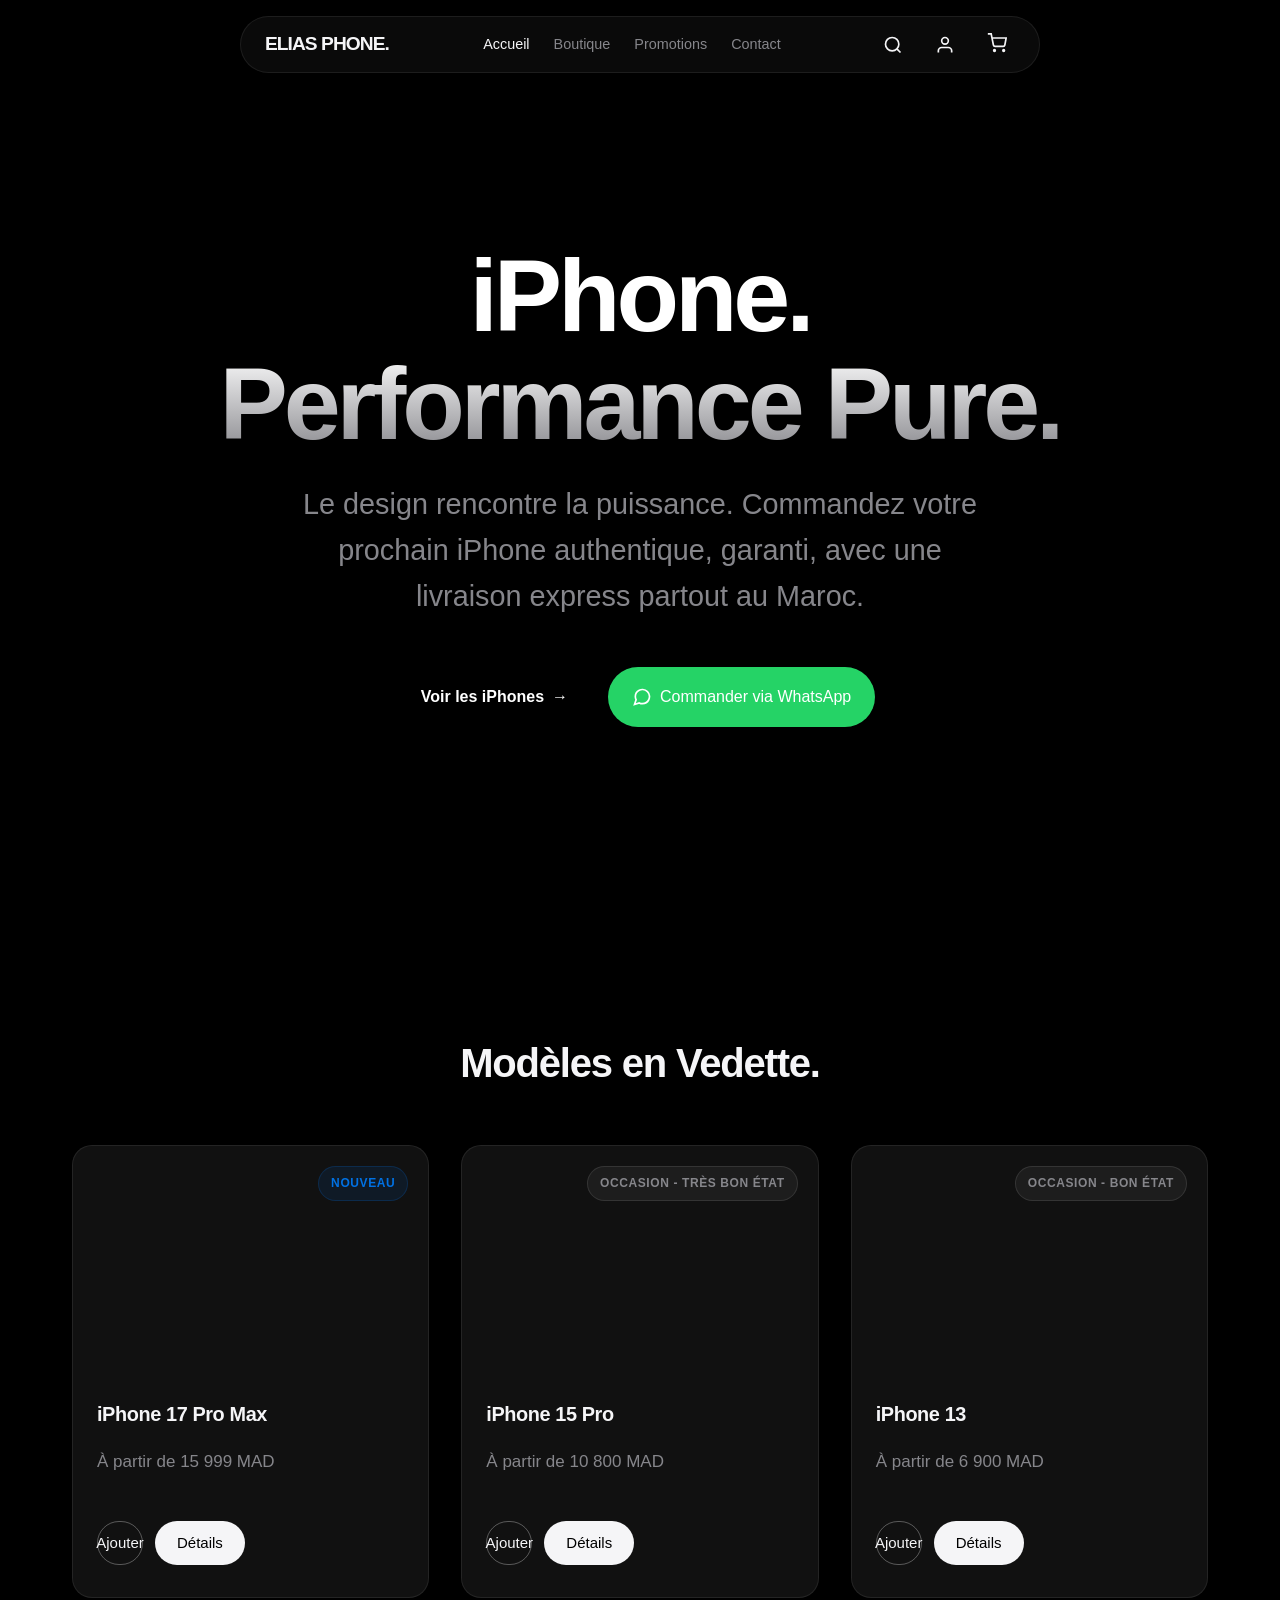
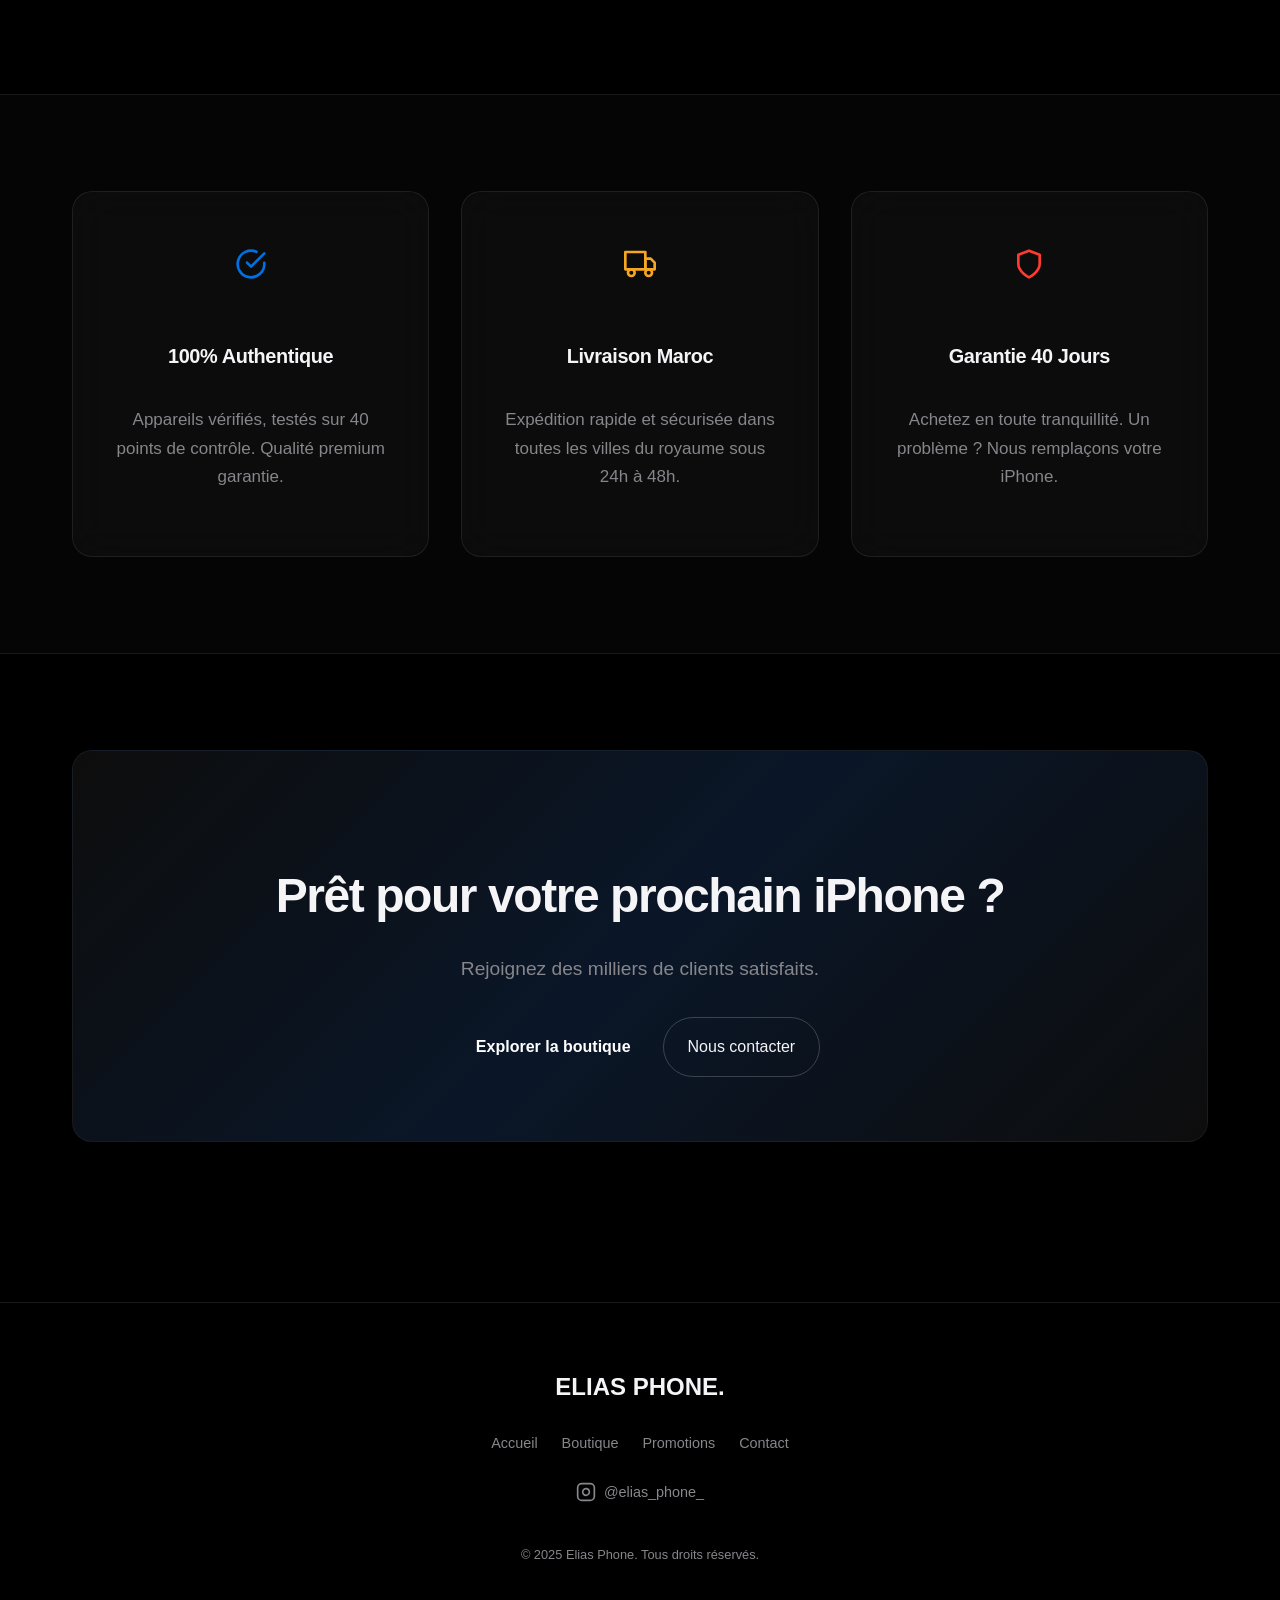
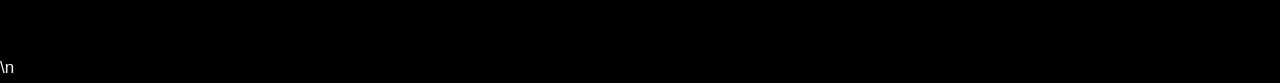
==== commit 125d6381: "UI refinement: fix hero section dimensions (100vh) and standardize pill-shaped buttons" ====
--- a/index.html
+++ b/index.html
@@ -78,14 +78,14 @@
             <div class="grid-3">
                 
                 <!-- iPhone 17 Pro Max -->
-                <article class="product-card glass-panel scroll-reveal">
+                <article class="product-card featured-card glass-panel scroll-reveal">
                     <span class="badge badge-new">Nouveau</span>
                     <img src="https://fdn2.gsmarena.com/vv/pics/apple/apple-iphone-17-pro-max-1.jpg" alt="iPhone 17 Pro Max" class="product-image" loading="lazy" style="width:100%;height:220px;object-fit:contain;" onerror="this.src='https://via.placeholder.com/300x400?text=iPhone'">
                     
                     <h3>iPhone 17 Pro Max</h3>
                     <p class="text-muted tabular-nums">À partir de 15 999 MAD</p>
-                    <div style="display: flex; gap: 0.5rem; margin-top: 1rem;">
-                        <button class="btn btn-blue add-to-cart-btn" data-name="iPhone 17 Pro Max" data-price="15 999 MAD" style="flex: 1; border-radius: 12px; font-size: 0.9rem; padding: 0.8rem;">Ajouter</button>
+                    <div class="card-buttons">
+                        <button class="btn-ajouter add-to-cart-btn" data-name="iPhone 17 Pro Max" data-price="15 999 MAD">Ajouter</button>
                         <button onclick="selectProduct({
                             name: 'iPhone 17 Pro Max',
                             storage: '1TB',
@@ -96,19 +96,19 @@
                             battery: 100,
                             processor: 'A18 Pro',
                             camera: '48MP Triple'
-                        })" class="btn btn-outline" style="flex: 1; border-radius: 12px; font-size: 0.9rem; padding: 0.8rem; text-align: center;">Détails</button>
+                        })" class="btn-details">Détails</button>
                     </div>
                 </article>
 
                 <!-- iPhone 15 Pro -->
-                <article class="product-card glass-panel scroll-reveal" style="transition-delay: 0.1s">
+                <article class="product-card featured-card glass-panel scroll-reveal" style="transition-delay: 0.1s">
                     <span class="badge badge-used">Occasion - Très bon état</span>
                     <img src="https://fdn2.gsmarena.com/vv/pics/apple/apple-iphone-15-pro-1.jpg" alt="iPhone 15 Pro" class="product-image" loading="lazy" style="width:100%;height:220px;object-fit:contain;" onerror="this.src='https://via.placeholder.com/300x400?text=iPhone'">
                     
                     <h3>iPhone 15 Pro</h3>
                     <p class="text-muted tabular-nums">À partir de 10 800 MAD</p>
-                    <div style="display: flex; gap: 0.5rem; margin-top: 1rem;">
-                        <button class="btn btn-blue add-to-cart-btn" data-name="iPhone 15 Pro" data-price="10 800 MAD" style="flex: 1; border-radius: 12px; font-size: 0.9rem; padding: 0.8rem;">Ajouter</button>
+                    <div class="card-buttons">
+                        <button class="btn-ajouter add-to-cart-btn" data-name="iPhone 15 Pro" data-price="10 800 MAD">Ajouter</button>
                         <button onclick="selectProduct({
                             name: 'iPhone 15 Pro',
                             storage: '128GB',
@@ -119,19 +119,19 @@
                             battery: 91,
                             processor: 'A17 Pro',
                             camera: '48MP Triple'
-                        })" class="btn btn-outline" style="flex: 1; border-radius: 12px; font-size: 0.9rem; padding: 0.8rem; text-align: center;">Détails</button>
+                        })" class="btn-details">Détails</button>
                     </div>
                 </article>
 
                 <!-- iPhone 13 -->
-                <article class="product-card glass-panel scroll-reveal" style="transition-delay: 0.2s">
+                <article class="product-card featured-card glass-panel scroll-reveal" style="transition-delay: 0.2s">
                     <span class="badge badge-used">Occasion - Bon état</span>
                     <img src="https://fdn2.gsmarena.com/vv/pics/apple/apple-iphone-13-1.jpg" alt="iPhone 13" class="product-image" loading="lazy" style="width:100%;height:220px;object-fit:contain;" onerror="this.src='https://via.placeholder.com/300x400?text=iPhone'">
                     
                     <h3>iPhone 13</h3>
                     <p class="text-muted tabular-nums">À partir de 6 900 MAD</p>
-                    <div style="display: flex; gap: 0.5rem; margin-top: 1rem;">
-                        <button class="btn btn-blue add-to-cart-btn" data-name="iPhone 13" data-price="6 900 MAD" style="flex: 1; border-radius: 12px; font-size: 0.9rem; padding: 0.8rem;">Ajouter</button>
+                    <div class="card-buttons">
+                        <button class="btn-ajouter add-to-cart-btn" data-name="iPhone 13" data-price="6 900 MAD">Ajouter</button>
                         <button onclick="selectProduct({
                             name: 'iPhone 13',
                             storage: '128GB',
@@ -141,8 +141,8 @@
                             image: 'https://fdn2.gsmarena.com/vv/pics/apple/apple-iphone-13-1.jpg',
                             battery: 88,
                             processor: 'A15 Bionic',
-                            camera: '12MP Double'
-                        })" class="btn btn-outline" style="flex: 1; border-radius: 12px; font-size: 0.9rem; padding: 0.8rem; text-align: center;">Détails</button>
+                            camera: '12MP Dual'
+                        })" class="btn-details">Détails</button>
                     </div>
                 </article>
 
--- a/css/styles.css
+++ b/css/styles.css
@@ -16,9 +16,13 @@
   box-sizing: border-box;
 }
 
-body {
+html, body {
   margin: 0;
   padding: 0;
+  overflow-x: hidden;
+}
+
+body {
   background-color: var(--bg-color);
   color: var(--text-main);
   font-family: var(--font-family);
@@ -26,7 +30,6 @@
   -moz-osx-font-smoothing: grayscale;
   line-height: 1.7;
   font-size: 17px;
-  overflow-x: hidden;
 }
 
 /* Typography Tools */
@@ -153,9 +156,38 @@
   border: 1px solid rgba(255, 255, 255, 0.2);
   color: var(--text-main);
 }
-.btn-outline:hover {
-  background: rgba(255, 255, 255, 0.1);
-  border-color: rgba(255, 255, 255, 0.5);
+.featured-card .btn-ajouter {
+  background: transparent;
+  color: #f5f5f7;
+  border: 1px solid rgba(255,255,255,0.3);
+  border-radius: 980px;
+  padding: 10px 22px;
+  font-size: 15px;
+  font-weight: 500;
+  cursor: pointer;
+  transition: all 0.2s;
+}
+.featured-card .btn-ajouter:hover {
+  background: rgba(255,255,255,0.1);
+}
+.featured-card .btn-details {
+  background: #f5f5f7;
+  color: #000;
+  border: none;
+  border-radius: 980px;
+  padding: 10px 22px;
+  font-size: 15px;
+  font-weight: 500;
+  cursor: pointer;
+  transition: all 0.2s;
+}
+.featured-card .btn-details:hover {
+  background: #e0e0e0;
+}
+.featured-card .card-buttons {
+  display: flex;
+  gap: 12px;
+  margin-top: 20px;
 }
 
 .product-actions {
@@ -255,17 +287,6 @@
 }
 
 /* Hero Section */
-.hero {
-  min-height: 100vh;
-  display: flex;
-  align-items: center;
-  justify-content: center;
-  text-align: center;
-  padding-top: 5rem;
-  background: #000;
-  position: relative;
-  overflow: hidden;
-}
 
 .hero h1 {
   font-size: clamp(64px, 8vw, 120px);
@@ -1001,27 +1022,36 @@
   position: relative;
   width: 100%;
   height: 100vh;
+  min-height: 100vh;
   overflow: hidden;
-}
+  display: flex;
+  align-items: center;
+  justify-content: center;
+}
+
 .hero-video {
   position: absolute;
-  top: 50%;
-  left: 50%;
-  transform: translate(-50%, -50%);
-  min-width: 100%;
-  min-height: 100%;
+  top: 0;
+  left: 0;
+  width: 100%;
+  height: 100%;
   object-fit: cover;
   z-index: 0;
 }
+
 .hero-overlay {
   position: absolute;
   inset: 0;
-  background: rgba(0, 0, 0, 0.55);
+  background: rgba(0,0,0,0.45);
   z-index: 1;
 }
+
 .hero-content {
   position: relative;
   z-index: 2;
+  text-align: center;
+  padding: 0 24px;
+  width: 100%;
 }
 
 /* Feature Cards */
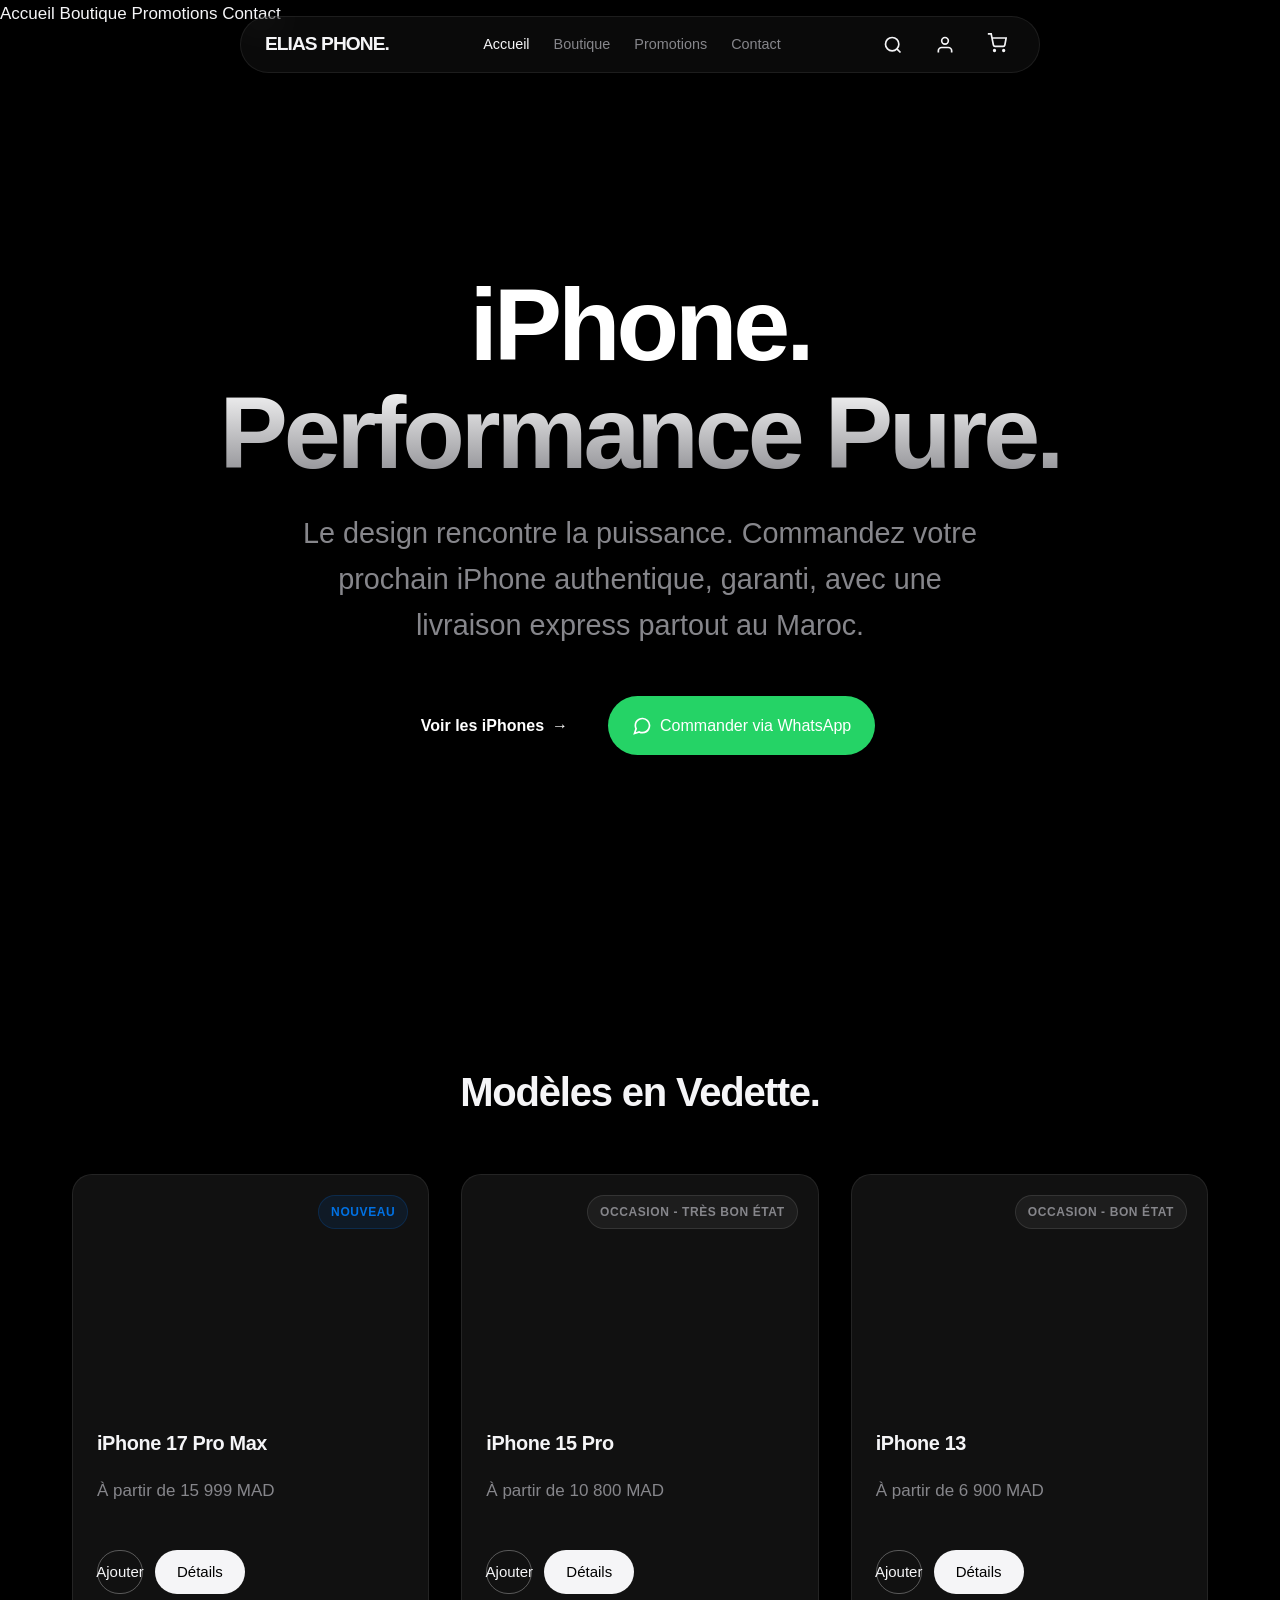
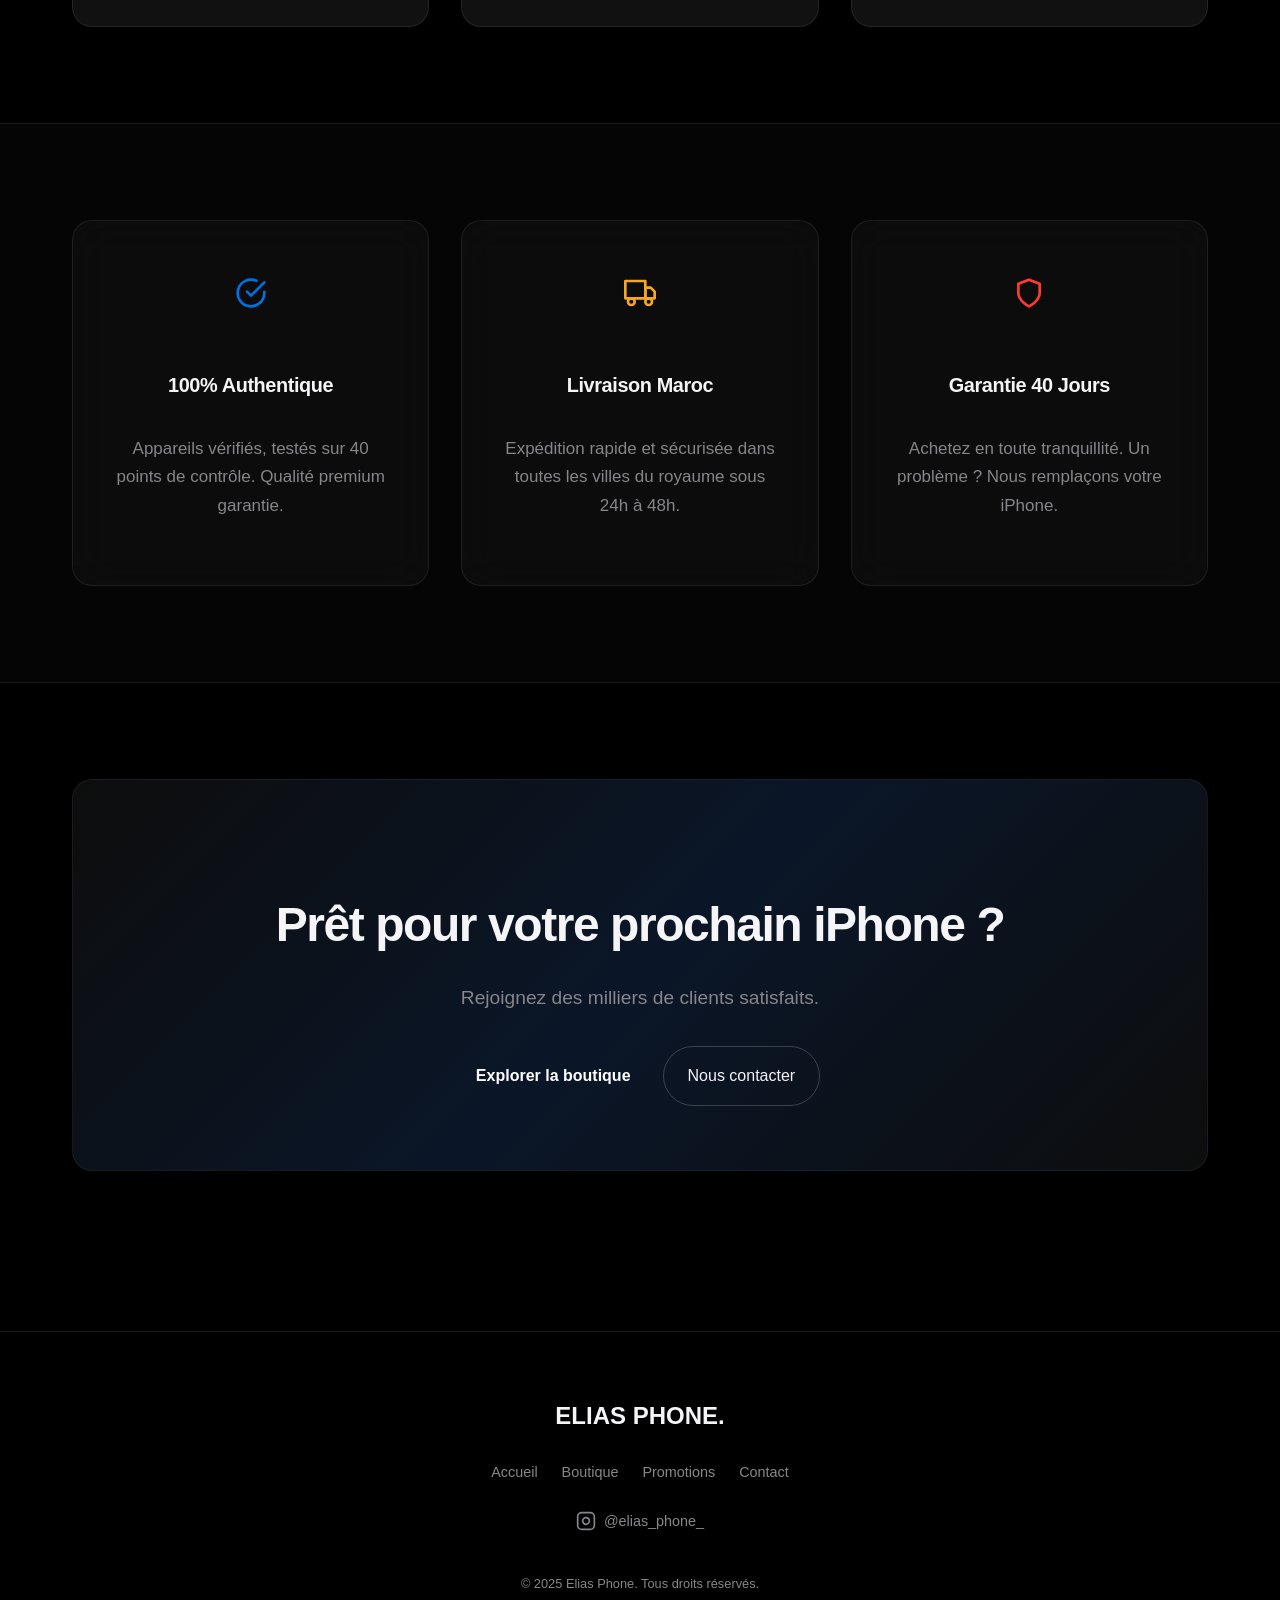
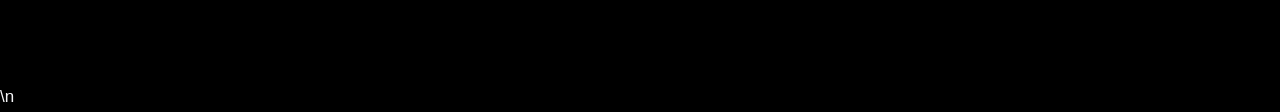
==== commit 709f873f: "Fix mobile responsiveness, add premium mobile menu, and refine hero section" ====
--- a/index.html
+++ b/index.html
@@ -23,6 +23,11 @@
             <a href="contact.html" class="nav-link">Contact</a>
         </div>
         <div class="nav-icons text-muted">
+            <button id="hamburger" class="hamburger" aria-label="Menu">
+                <span></span>
+                <span></span>
+                <span></span>
+            </button>
             <button id="search-btn" class="icon-btn" aria-label="Rechercher">
                 <svg width="20" height="20" viewBox="0 0 24 24" fill="none" stroke="currentColor" stroke-width="2">
                     <circle cx="11" cy="11" r="8"></circle>
@@ -48,6 +53,16 @@
             </button>
         </div>
     </nav>
+
+    <!-- Mobile Menu -->
+    <div class="mobile-menu" id="mobile-menu">
+        <div class="mobile-links">
+            <a href="index.html" class="mobile-link active">Accueil</a>
+            <a href="boutique.html" class="mobile-link">Boutique</a>
+            <a href="promotions.html" class="mobile-link">Promotions</a>
+            <a href="contact.html" class="mobile-link">Contact</a>
+        </div>
+    </div>
 
     <header class="hero">
         <video autoplay muted loop playsinline class="hero-video">
--- a/css/styles.css
+++ b/css/styles.css
@@ -230,6 +230,10 @@
   width: 90%;
   max-width: 800px;
   border-radius: 999px;
+}
+
+.hamburger {
+  display: none;
 }
 
 .nav-links {
@@ -1182,3 +1186,161 @@
   background-clip: text;
   -webkit-text-fill-color: transparent;
 }
+
+/* ===== MOBILE FIX & PREMIUM MENU ===== */
+@media (max-width: 768px) {
+  /* Navbar & Hamburger */
+  .navbar {
+    padding: 12px 16px;
+    width: 95%;
+    top: 0.75rem;
+  }
+  .nav-links {
+    display: none; /* hide default links */
+  }
+  .hamburger {
+    display: flex;
+    flex-direction: column;
+    gap: 6px;
+    cursor: pointer;
+    background: none;
+    border: none;
+    padding: 8px;
+    z-index: 2005;
+    transition: transform 0.3s ease;
+  }
+  .hamburger span {
+    width: 24px;
+    height: 2px;
+    background: #fff;
+    border-radius: 2px;
+    transition: all 0.3s cubic-bezier(0.4, 0, 0.2, 1);
+  }
+  
+  /* Hamburger to X Animation */
+  .hamburger.active span:nth-child(1) { transform: translateY(8px) rotate(45deg); }
+  .hamburger.active span:nth-child(2) { opacity: 0; transform: translateX(-10px); }
+  .hamburger.active span:nth-child(3) { transform: translateY(-8px) rotate(-45deg); }
+
+  /* Mobile Menu Overlay */
+  .mobile-menu {
+    position: fixed;
+    top: 0;
+    left: 0;
+    width: 100%;
+    height: 100vh;
+    background: rgba(0, 0, 0, 0.98);
+    backdrop-filter: blur(25px);
+    -webkit-backdrop-filter: blur(25px);
+    z-index: 2000;
+    display: flex;
+    flex-direction: column;
+    align-items: center;
+    justify-content: center;
+    opacity: 0;
+    visibility: hidden;
+    transition: all 0.4s cubic-bezier(0.16, 1, 0.3, 1);
+    padding: 40px;
+  }
+  .mobile-menu.active {
+    opacity: 1;
+    visibility: visible;
+  }
+  .mobile-links {
+    display: flex;
+    flex-direction: column;
+    gap: 32px;
+    text-align: center;
+    width: 100%;
+  }
+  .mobile-link {
+    font-size: 32px;
+    font-weight: 600;
+    color: #f5f5f7;
+    letter-spacing: -0.02em;
+    opacity: 0;
+    transform: translateY(20px);
+    transition: all 0.4s cubic-bezier(0.16, 1, 0.3, 1);
+  }
+  .mobile-menu.active .mobile-link {
+    opacity: 1;
+    transform: translateY(0);
+  }
+  /* Staggered delay for links */
+  .mobile-link:nth-child(1) { transition-delay: 0.1s; }
+  .mobile-link:nth-child(2) { transition-delay: 0.15s; }
+  .mobile-link:nth-child(3) { transition-delay: 0.2s; }
+  .mobile-link:nth-child(4) { transition-delay: 0.25s; }
+
+  /* Hero Adjustments */
+  .hero-content {
+    padding: 0 24px;
+    text-align: center;
+  }
+  .hero h1, .hero-title {
+    font-size: clamp(38px, 12vw, 68px) !important;
+    line-height: 1.1;
+    margin-bottom: 1.5rem;
+  }
+  .hero-subtitle {
+    font-size: 17px !important;
+    padding: 0;
+    margin-bottom: 2.5rem;
+    line-height: 1.5;
+  }
+  .hero-buttons {
+    flex-direction: column;
+    width: 100%;
+    gap: 16px;
+  }
+  .hero-buttons a, .hero-buttons button {
+    width: 100%;
+    max-width: none;
+    padding: 16px;
+    font-size: 17px;
+  }
+
+  /* Grid & Layout Stability */
+  .grid-3, .featured-grid, .products-grid {
+    grid-template-columns: 1fr !important;
+    gap: 24px !important;
+    padding: 0 20px;
+  }
+  .container {
+    padding: 0 20px;
+  }
+  section {
+    padding: 4rem 0;
+  }
+
+  /* Typography & Titles */
+  h2, .section-title {
+    font-size: clamp(32px, 9vw, 52px) !important;
+    text-align: center;
+    margin-bottom: 2rem;
+  }
+
+  /* Footer */
+  footer {
+    padding: 3rem 20px;
+  }
+  
+  /* Global Reset for Mobile */
+  * {
+    max-width: 100%;
+    box-sizing: border-box;
+  }
+  html, body {
+    overflow-x: hidden;
+  }
+}
+
+@media (max-width: 480px) {
+  .hero h1 {
+    font-size: clamp(34px, 11vw, 50px) !important;
+  }
+  .navbar {
+    width: 92%;
+  }
+}
+
